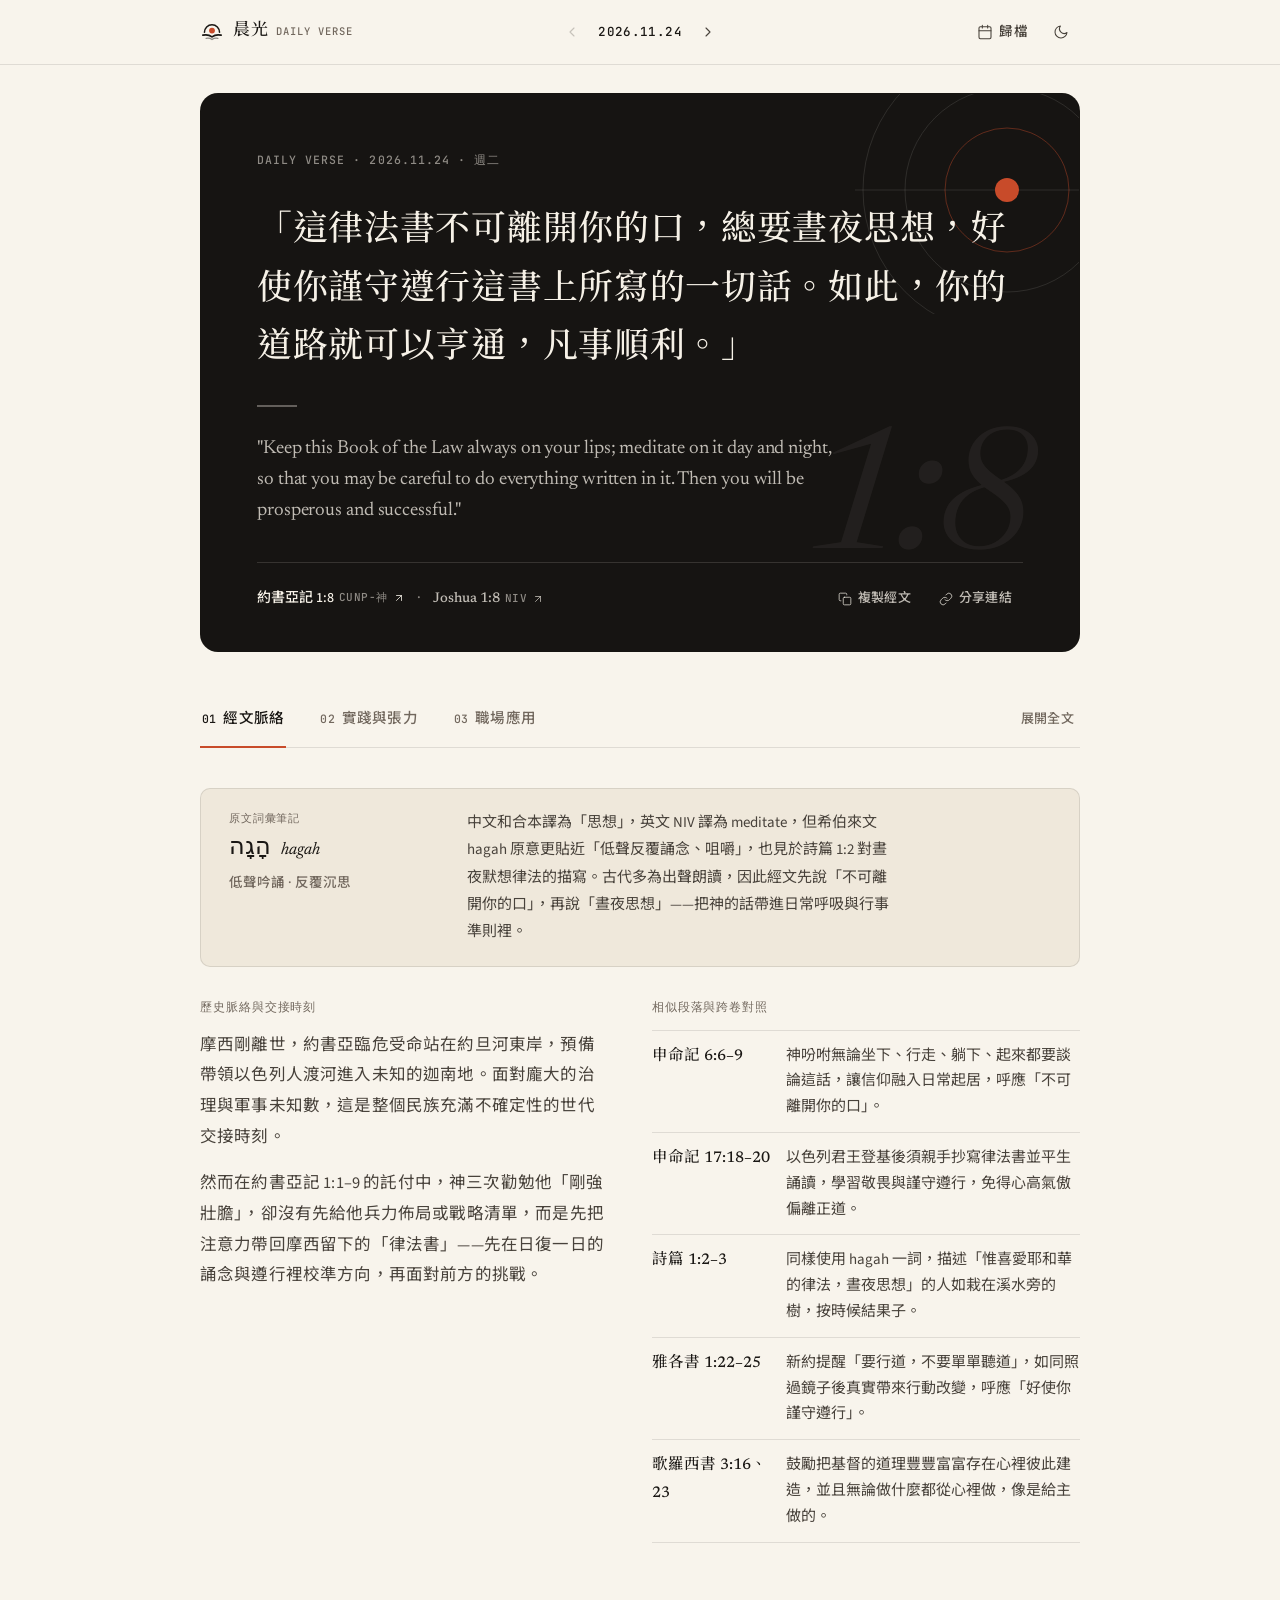
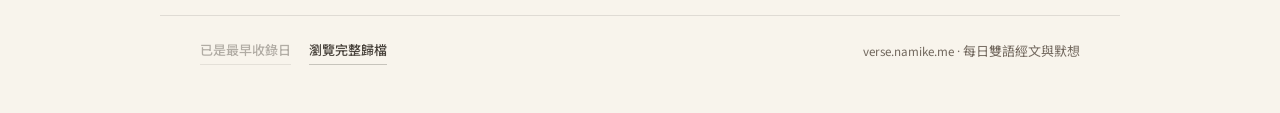
==== 2026/11/24/index.html @ 8ac93bd6 "Publish daily verse: 2026-11-25 (1 Corinthians 15:57) Co-authored-by: OpenBot <335604065+openbotgit[" ====
<!DOCTYPE html>
<html
  lang="zh-Hant"
  data-theme="light"
  data-base="../../../"
  data-date="2026-11-24"
  data-entry-path="2026/11/24/"
  data-ref-zh="約書亞記 1:8"
  data-ver-zh="CUNP-神"
  data-ref-en="Joshua 1:8"
  data-ver-en="NIV"
>
<head>
  <meta charset="UTF-8" />
  <meta name="viewport" content="width=device-width, initial-scale=1.0, viewport-fit=cover" />
  <title>晨光 · Daily Verse — 約書亞記 1:8 · Joshua 1:8</title>
  <meta name="description" content="2026.11.24 約書亞記 1:8 (CUNP-神) · Joshua 1:8 (NIV) — 面對未知交接時刻，透過反覆誦念（hagah）與謹守遵行校準內在方向。" />
  <meta property="og:title" content="晨光 · Daily Verse — 約書亞記 1:8 · Joshua 1:8" />
  <meta property="og:description" content="2026.11.24 約書亞記 1:8 (CUNP-神) · Joshua 1:8 (NIV) — 面對未知交接時刻，透過反覆誦念（hagah）與謹守遵行校準內在方向。" />
  <meta property="og:type" content="website" />
  <meta name="theme-color" id="themeColorMeta" content="#F8F4EC" />
  <meta name="mobile-web-app-capable" content="yes" />
  <meta name="apple-mobile-web-app-capable" content="yes" />
  <meta name="apple-mobile-web-app-status-bar-style" content="black-translucent" />
  <meta name="apple-mobile-web-app-title" content="晨光" />
  <link rel="manifest" href="../../../manifest.webmanifest" />
  <link rel="icon" type="image/svg+xml" href="../../../assets/icons/favicon.svg?v=4374a170" />
  <link rel="apple-touch-icon" sizes="180x180" href="../../../assets/icons/apple-touch-icon.png?v=6e1e2e88" />
  <link rel="preconnect" href="https://fonts.googleapis.com" />
  <link rel="preconnect" href="https://fonts.gstatic.com" crossorigin />
  <link
    href="https://fonts.googleapis.com/css2?family=JetBrains+Mono:wght@400;500&family=Newsreader:ital,opsz,wght@0,6..72,400;0,6..72,500;1,6..72,400&family=Noto+Sans+TC:wght@400;500;600&family=Noto+Serif+TC:wght@400;500;600&family=Source+Sans+3:wght@400;500;600&display=swap"
    rel="stylesheet"
  />
  <link rel="stylesheet" href="../../../assets/styles.css?v=486f0913" />
</head>
<body>
  <header class="site-header">
    <div class="header-inner">
      <a href="../../../" class="brand" id="brandHomeLink" title="回到最新一日經文">
        <span class="brand-mark" aria-hidden="true">
          <svg width="24" height="24" viewBox="0 0 28 28" fill="none">
            <path d="M 5.2 14.3 A 8.8 8.8 0 0 1 22.8 14.3" stroke="currentColor" stroke-width="1.8" stroke-linecap="round"/>
            <circle cx="14" cy="12.3" r="3.4" fill="var(--accent, #C84B2A)"/>
            <path d="M 3.4 17.7 C 7.4 16.7 11.2 17.6 14 19.7 C 16.8 17.6 20.6 16.7 24.6 17.7" stroke="currentColor" stroke-width="2.0" stroke-linecap="round" stroke-linejoin="round"/>
            <path d="M 7.2 21.4 C 9.8 20.9 12.1 21.4 14 22.7 C 15.9 21.4 18.2 20.9 20.8 21.4" stroke="currentColor" stroke-opacity="0.48" stroke-width="1.6" stroke-linecap="round" stroke-linejoin="round"/>
          </svg>
        </span>
        <span class="brand-text">
          <span class="brand-zh">晨光</span>
          <span class="brand-en">Daily Verse</span>
        </span>
      </a>

      <nav class="day-nav" aria-label="每日經文切換">
        <span class="day-btn is-disabled" id="prevDayBtn" aria-disabled="true" title="已是最早收錄日"><svg width="16" height="16" viewBox="0 0 24 24" fill="none" stroke="currentColor" stroke-width="1.6" stroke-linecap="round" stroke-linejoin="round" aria-hidden="true"><path d="M15 18l-6-6 6-6"/></svg></span>
        <span class="day-current tabular">
          <span class="date-full" id="currentDateFull">2026.11.24</span>
          <span class="date-short" id="currentDateShort">11/24</span>
        </span>
        <a class="day-btn" id="nextDayBtn" href="../../../2026/11/25/" aria-label="後一日 (11/25)" title="後一日 (→)"><svg width="16" height="16" viewBox="0 0 24 24" fill="none" stroke="currentColor" stroke-width="1.6" stroke-linecap="round" stroke-linejoin="round" aria-hidden="true"><path d="M9 18l6-6-6-6"/></svg></a>
      </nav>

      <div class="header-actions">
        <button type="button" class="ghost-icon-btn" id="openArchiveBtn" aria-haspopup="dialog" aria-controls="archiveDrawer" aria-label="開啟每日經文歸檔" title="經文歸檔 (A)">
          <svg width="16" height="16" viewBox="0 0 24 24" fill="none" stroke="currentColor" stroke-width="1.6" stroke-linecap="round" stroke-linejoin="round" aria-hidden="true">
            <rect x="3" y="4" width="18" height="18" rx="2"/>
            <path d="M16 2v4M8 2v4M3 10h18"/>
          </svg>
          <span class="archive-label">歸檔</span>
        </button>
        <button type="button" class="ghost-icon-btn ghost-icon-btn--square" id="themeToggleBtn" aria-label="切換淺色或深色閱讀模式" title="切換閱讀模式 (T)">
          <svg id="themeIconSun" width="16" height="16" viewBox="0 0 24 24" fill="none" stroke="currentColor" stroke-width="1.6" stroke-linecap="round" stroke-linejoin="round" style="display:none;" aria-hidden="true">
            <circle cx="12" cy="12" r="4"/>
            <path d="M12 2v2M12 20v2M4.93 4.93l1.41 1.41M17.66 17.66l1.41 1.41M2 12h2M20 12h2M6.34 17.66l-1.41 1.41M19.07 4.93l-1.41 1.41"/>
          </svg>
          <svg id="themeIconMoon" width="16" height="16" viewBox="0 0 24 24" fill="none" stroke="currentColor" stroke-width="1.6" stroke-linecap="round" stroke-linejoin="round" aria-hidden="true">
            <path d="M21 12.79A9 9 0 1 1 11.21 3 7 7 0 0 0 21 12.79z"/>
          </svg>
        </button>
      </div>
    </div>
  </header>

  <main id="top">
    <article id="entryRoot" aria-live="polite">
      <section class="hero-stage" aria-label="今日雙語經文">
        <svg class="hero-motif" viewBox="0 0 300 220" fill="none" aria-hidden="true">
          <circle cx="228" cy="96" r="144" stroke="var(--hero-arc)" stroke-width="1"/>
          <circle cx="228" cy="96" r="102" stroke="var(--hero-arc)" stroke-width="1"/>
          <circle cx="228" cy="96" r="62" stroke="var(--hero-arc-warm)" stroke-width="1"/>
          <line x1="76" y1="96" x2="300" y2="96" stroke="var(--hero-arc)" stroke-width="1"/>
          <circle cx="228" cy="96" r="12" fill="var(--accent)"/>
        </svg>

        <div class="hero-watermark tabular" id="heroWatermark" aria-hidden="true">1:8</div>

        <div class="hero-content">
          <div class="hero-kicker tabular" id="heroKicker">DAILY VERSE · 2026.11.24 · 週二</div>

          <blockquote class="hero-quote-zh" id="heroQuoteZh">「這律法書不可離開你的口，總要晝夜思想，好使你謹守遵行這書上所寫的一切話。如此，你的道路就可以亨通，凡事順利。」</blockquote>

          <div class="hero-dash" aria-hidden="true"></div>

          <blockquote class="hero-quote-en" id="heroQuoteEn" lang="en">&quot;Keep this Book of the Law always on your lips; meditate on it day and night, so that you may be careful to do everything written in it. Then you will be prosperous and successful.&quot;</blockquote>

          <div class="hero-footer">
            <h1 class="hero-ref-group">
              <a class="hero-ref-link" id="heroLinkZh" href="https://www.bible.com/zh-TW/verse-of-the-day" target="_blank" rel="noopener noreferrer">
                <span id="heroRefZh">約書亞記 1:8</span>
                <span class="ref-ver" id="heroVerZh">CUNP-神</span>
                <svg width="12" height="12" viewBox="0 0 24 24" fill="none" stroke="currentColor" stroke-width="1.6" stroke-linecap="round" stroke-linejoin="round" aria-hidden="true"><path d="M7 17L17 7M7 7h10v10"/></svg>
              </a>
              <span class="ref-sep" aria-hidden="true">·</span>
              <a class="hero-ref-link hero-ref-en" id="heroLinkEn" href="https://www.bible.com/en-GB/verse-of-the-day" target="_blank" rel="noopener noreferrer" lang="en">
                <span id="heroRefEn">Joshua 1:8</span>
                <span class="ref-ver" id="heroVerEn">NIV</span>
                <svg width="12" height="12" viewBox="0 0 24 24" fill="none" stroke="currentColor" stroke-width="1.6" stroke-linecap="round" stroke-linejoin="round" aria-hidden="true"><path d="M7 17L17 7M7 7h10v10"/></svg>
              </a>
            </h1>

            <div class="hero-actions">
              <button type="button" class="hero-ghost-btn" id="copyVerseBtn">
                <svg width="14" height="14" viewBox="0 0 24 24" fill="none" stroke="currentColor" stroke-width="1.6" stroke-linecap="round" stroke-linejoin="round" aria-hidden="true">
                  <rect x="9" y="9" width="13" height="13" rx="2"/>
                  <path d="M5 15H4a2 2 0 0 1-2-2V4a2 2 0 0 1 2-2h9a2 2 0 0 1 2 2v1"/>
                </svg>
                <span>複製經文</span>
              </button>
              <button type="button" class="hero-ghost-btn" id="copyLinkBtn">
                <svg width="14" height="14" viewBox="0 0 24 24" fill="none" stroke="currentColor" stroke-width="1.6" stroke-linecap="round" stroke-linejoin="round" aria-hidden="true">
                  <path d="M10 13a5 5 0 0 0 7.54.54l3-3a5 5 0 0 0-7.07-7.07l-1.72 1.71"/>
                  <path d="M14 11a5 5 0 0 0-7.54-.54l-3 3a5 5 0 0 0 7.07 7.07l1.71-1.71"/>
                </svg>
                <span>分享連結</span>
              </button>
            </div>
          </div>
        </div>
      </section>

      <section class="study-sanctuary" id="studySanctuary" data-expanded="false" aria-label="經文默想與應用">
        <div class="study-tabs-bar">
          <div class="tab-list" role="tablist" aria-label="經文研讀分頁">
            <button type="button" class="study-tab" role="tab" id="tab-context" aria-controls="panel-context" aria-selected="true" data-tab="context">
              <span class="tab-num tabular">01</span>
              <span>經文脈絡</span>
            </button>
            <button type="button" class="study-tab" role="tab" id="tab-practice" aria-controls="panel-practice" aria-selected="false" data-tab="practice">
              <span class="tab-num tabular">02</span>
              <span>實踐與張力</span>
            </button>
            <button type="button" class="study-tab" role="tab" id="tab-workplace" aria-controls="panel-workplace" aria-selected="false" data-tab="workplace">
              <span class="tab-num tabular">03</span>
              <span>職場應用</span>
            </button>
          </div>

          <button type="button" class="expand-all-btn" id="expandAllBtn" aria-pressed="false">展開全文</button>
        </div>

        <section class="study-panel" id="panel-context" role="tabpanel" aria-labelledby="tab-context">
          <div class="panel-expanded-head">
            <span class="panel-expanded-num tabular">01</span>
            <h2 class="panel-expanded-title">經文背景、脈絡與相似段落</h2>
          </div>
          <aside class="word-study" aria-label="原文詞彙筆記">
            <div class="word-study-top">
              <span class="word-study-tag">原文詞彙筆記</span>
              <div class="word-study-lexeme">
                <span class="word-study-hebrew" lang="he" dir="rtl">הָגָה</span>
                <span class="word-study-translit" lang="en">hagah</span>
              </div>
              <span class="word-study-gloss">低聲吟誦 · 反覆沉思</span>
            </div>
            <p>中文和合本譯為「思想」，英文 NIV 譯為 meditate，但希伯來文 hagah 原意更貼近「低聲反覆誦念、咀嚼」，也見於詩篇 1:2 對晝夜默想律法的描寫。古代多為出聲朗讀，因此經文先說「不可離開你的口」，再說「晝夜思想」——把神的話帶進日常呼吸與行事準則裡。</p>
          </aside>

          <div class="context-split">
            <div>
              <h3 class="subsection-heading">歷史脈絡與交接時刻</h3>
              <div class="prose-column">
                <p>摩西剛離世，約書亞臨危受命站在約旦河東岸，預備帶領以色列人渡河進入未知的迦南地。面對龐大的治理與軍事未知數，這是整個民族充滿不確定性的世代交接時刻。</p>
                <p>然而在約書亞記 1:1–9 的託付中，神三次勸勉他「剛強壯膽」，卻沒有先給他兵力佈局或戰略清單，而是先把注意力帶回摩西留下的「律法書」——先在日復一日的誦念與遵行裡校準方向，再面對前方的挑戰。</p>
              </div>
            </div>

            <div>
              <h3 class="subsection-heading">相似段落與跨卷對照</h3>
              <ul class="crossref-list">
                <li class="crossref-item">
                  <span class="crossref-ref">申命記 6:6–9</span>
                  <span class="crossref-note">神吩咐無論坐下、行走、躺下、起來都要談論這話，讓信仰融入日常起居，呼應「不可離開你的口」。</span>
                </li>
                <li class="crossref-item">
                  <span class="crossref-ref">申命記 17:18–20</span>
                  <span class="crossref-note">以色列君王登基後須親手抄寫律法書並平生誦讀，學習敬畏與謹守遵行，免得心高氣傲偏離正道。</span>
                </li>
                <li class="crossref-item">
                  <span class="crossref-ref">詩篇 1:2–3</span>
                  <span class="crossref-note">同樣使用 hagah 一詞，描述「惟喜愛耶和華的律法，晝夜思想」的人如栽在溪水旁的樹，按時候結果子。</span>
                </li>
                <li class="crossref-item">
                  <span class="crossref-ref">雅各書 1:22–25</span>
                  <span class="crossref-note">新約提醒「要行道，不要單單聽道」，如同照過鏡子後真實帶來行動改變，呼應「好使你謹守遵行」。</span>
                </li>
                <li class="crossref-item">
                  <span class="crossref-ref">歌羅西書 3:16、23</span>
                  <span class="crossref-note">鼓勵把基督的道理豐豐富富存在心裡彼此建造，並且無論做什麼都從心裡做，像是給主做的。</span>
                </li>
              </ul>
            </div>
          </div>
        </section>

        <section class="study-panel" id="panel-practice" role="tabpanel" aria-labelledby="tab-practice" hidden>
          <div class="panel-expanded-head">
            <span class="panel-expanded-num tabular">02</span>
            <h2 class="panel-expanded-title">日常實踐方式與現實難處</h2>
          </div>

          <div class="practice-grid">
            <div>
              <h3 class="column-label">日常實踐 · 微習慣</h3>
              <ol class="habit-list">
                <li class="habit-item">
                  <span class="habit-index tabular">01</span>
                  <div>
                    <h4 class="item-title">用「一句經文」當每日錨點</h4>
                    <p class="item-body">不用貪多，每天只選一句短經文放在桌面便條或手機鎖定畫面，比一次讀完十章卻轉身就忘更容易反覆咀嚼。</p>
                  </div>
                </li>
                <li class="habit-item">
                  <span class="habit-index tabular">02</span>
                  <div>
                    <h4 class="item-title">把閱讀轉成一個具體小行動</h4>
                    <p class="item-body">讀完後只問自己一個問題：「今天有一件什麼事可以按這句話去做？」例如誠實承認失誤，或對難相處的同事多一分耐心。</p>
                  </div>
                </li>
                <li class="habit-item">
                  <span class="habit-index tabular">03</span>
                  <div>
                    <h4 class="item-title">壓力來襲時先停 10 秒</h4>
                    <p class="item-body">在情緒衝動反應或面對棘手決定前，先安靜停頓十秒，用經文裡的誠實與善意過濾接下來要出口的話。</p>
                  </div>
                </li>
              </ol>
            </div>

            <div class="tensions-panel">
              <h3 class="column-label">現實難處 · 真實張力</h3>
              <ul class="tension-list">
                <li class="tension-item">
                  <h4 class="item-title">節奏太快、難以「晝夜思想」</h4>
                  <p class="item-body">當代工作與通知高度碎片化，很容易把默想變成另一項打卡壓力，沒做到就自責，最後乾脆放棄。</p>
                </li>
                <li class="tension-item">
                  <h4 class="item-title">誤解「亨通、凡事順利」</h4>
                  <p class="item-body">這句話常被滑向成功神學，誤以為讀經就保證升官發財或免於挫折；事實上約書亞隨後仍要面對漫長戰役，聖經的「順利」指走在神旨意中的智慧與果效。</p>
                </li>
                <li class="tension-item">
                  <h4 class="item-title">高壓下的知行落差</h4>
                  <p class="item-body">道理多半明白，但真正碰到死線壓力、利益誘因或辦公室政治時，要「謹守遵行」往往是最不容易、也最考驗品格的時刻。</p>
                </li>
              </ul>
            </div>
          </div>
        </section>

        <section class="study-panel" id="panel-workplace" role="tabpanel" aria-labelledby="tab-workplace" hidden>
          <div class="panel-expanded-head">
            <span class="panel-expanded-num tabular">03</span>
            <h2 class="panel-expanded-title">他人如何把這節經文用在日常工作</h2>
          </div>

          <div class="workplace-grid">
            <article class="workplace-cell">
              <div>
                <span class="workplace-kicker">職場說話方式</span>
                <h3 class="item-title">「不可離開你的口」：在壓力下守住誠實與造就人的溝通</h3>
                <p class="item-body">面對專案失誤或期限壓力時，不陷入辦公室八卦、抱怨或誇大其詞，讓說出的話反映真實與善意，建立同事與客戶可信任的溝通習慣。</p>
              </div>
              <div class="workplace-source">參考來源：Crystal Storms (crystalstorms.me) 與 Robert J. Morgan (robertjmorgan.com) 之職場默想分享</div>
            </article>
            <article class="workplace-cell">
              <div>
                <span class="workplace-kicker">日常微默想</span>
                <h3 class="item-title">「晝夜思想」：在忙碌切換間用神的話校準思緒</h3>
                <p class="item-body">默想不是抽離工作放空，而是在打開電郵前或面臨複雜抉擇時，反覆咀嚼經文原則，讓決策不被焦慮與慌亂牽著走。</p>
              </div>
              <div class="workplace-source">參考來源：SermonAcademy (sermonacademy.com) 與 RCCG Miracleland (rccgmiracleland.org) 之經文應用整理</div>
            </article>
            <article class="workplace-cell">
              <div>
                <span class="workplace-kicker">行動誠信</span>
                <h3 class="item-title">「謹守遵行」：在無人看見的細節上拒絕捷徑</h3>
                <p class="item-body">把信仰從晨間閱讀帶進實務操作——工時與進度如實回報、不走灰色捷徑、平等對待基層同事與主管，讓專業品質與誠信一致。</p>
              </div>
              <div class="workplace-source">參考來源：Crystal Storms (crystalstorms.me) 與 RCCG Miracleland (rccgmiracleland.org) 之職場倫理反思</div>
            </article>
            <article class="workplace-cell">
              <div>
                <span class="workplace-kicker">重新定義成敗</span>
                <h3 class="item-title">「亨通與順利」：把成就感從外在頭銜轉向忠於職分</h3>
                <p class="item-body">世俗職場以職位與營收定義成敗，但約書亞記的「順利」連結於清白良心與忠實盡責；專注把今天份內的工作做到最好，並把結果交託出去。</p>
              </div>
              <div class="workplace-source">參考來源：Life B-P Church (lifebpc.com) 與 Learn of Christ (learnofchrist.com) 之職場靈修短評</div>
            </article>
          </div>
        </section>
      </section>
    </article>
  </main>

  <footer class="site-footer">
    <div class="footer-links">
      <span class="footer-link is-disabled" id="footerPrevBtn" aria-disabled="true">已是最早收錄日</span>
      <button type="button" class="footer-link" id="footerArchiveBtn">瀏覽完整歸檔</button>
      <button type="button" class="footer-link" id="installPwaBtn" hidden>安裝 App</button>
    </div>
    <span class="tabular">verse.namike.me · 每日雙語經文與默想</span>
  </footer>

  <div class="drawer-backdrop" id="drawerBackdrop" hidden></div>
  <aside class="archive-drawer" id="archiveDrawer" role="dialog" aria-modal="true" aria-labelledby="archiveDrawerTitle" hidden>
    <div class="drawer-header">
      <h2 class="drawer-title" id="archiveDrawerTitle">每日經文歸檔</h2>
      <button type="button" class="ghost-icon-btn ghost-icon-btn--square" id="closeArchiveBtn" aria-label="關閉歸檔視窗">
        <svg width="16" height="16" viewBox="0 0 24 24" fill="none" stroke="currentColor" stroke-width="1.6" stroke-linecap="round" stroke-linejoin="round" aria-hidden="true">
          <path d="M18 6L6 18M6 6l12 12"/>
        </svg>
      </button>
    </div>
    <div class="drawer-search-wrap">
      <label class="sr-only" for="archiveSearchInput">搜尋日期或經文出處</label>
      <input
        type="search"
        id="archiveSearchInput"
        class="drawer-search"
        placeholder="搜尋日期或經文（例如 2026-11-24、約書亞記 1:8）"
        autocomplete="off"
      />
    </div>
    <div class="drawer-body" id="archiveBody">
      <div id="archiveGroups"></div>
      <p class="archive-empty" id="archiveEmpty" hidden>找不到符合條件的每日默想紀錄。</p>
    </div>
  </aside>

  <div class="toast" id="toastEl" role="status" aria-live="polite"></div>

  <script id="archiveFallback" type="application/json">[{"date": "2026-11-25", "dateDot": "2026.11.25", "shortLabel": "11/25", "weekday": "週三", "refZh": "哥林多前書 15:57", "refEn": "1 Corinthians 15:57", "snippet": "在復活的凱歌裡，領受神透過基督持續賜下的得勝，讓日常勞苦不再徒然。", "path": "2026/11/25/"}, {"date": "2026-11-24", "dateDot": "2026.11.24", "shortLabel": "11/24", "weekday": "週二", "refZh": "約書亞記 1:8", "refEn": "Joshua 1:8", "snippet": "面對未知交接時刻，透過反覆誦念（hagah）與謹守遵行校準內在方向。", "path": "2026/11/24/"}]</script>
  <script defer src="../../../assets/app.js?v=767b2584"></script>
</body>
</html>
---- assets/styles.css ----
:root {
  /* Light — Alabaster & Ink */
  --bg: #F8F4EC;
  --surface: #EFE8DB;
  --surface-elevated: #FBF8F2;
  --fg: #1A1714;
  --fg-secondary: #48423B;
  --muted: #72685E;
  --border: rgba(26, 23, 20, 0.11);
  --border-strong: rgba(26, 23, 20, 0.22);
  --accent: #C84B2A;
  --accent-soft: rgba(200, 75, 42, 0.08);
  --backdrop: rgba(22, 20, 18, 0.44);

  /* Hero Broadsheet Stage (Dramatic Focal Contrast on Alabaster) */
  --hero-bg: #161412;
  --hero-fg: #F6F1E7;
  --hero-fg-muted: rgba(246, 241, 231, 0.76);
  --hero-fg-subtle: rgba(246, 241, 231, 0.54);
  --hero-border: rgba(246, 241, 231, 0.14);
  --hero-border-strong: rgba(246, 241, 231, 0.30);
  --hero-dash: rgba(246, 241, 231, 0.34);
  --hero-arc: rgba(246, 241, 231, 0.11);
  --hero-arc-warm: rgba(200, 75, 42, 0.42);
  --hero-numeral: rgba(246, 241, 231, 0.055);
  --hero-stage-ring: rgba(22, 20, 18, 0.10);
  --hero-btn-hover: rgba(246, 241, 231, 0.08);

  --font-serif: 'Newsreader', 'Noto Serif TC', 'Iowan Old Style', 'Songti TC', 'Georgia', serif;
  --font-sans: 'Source Sans 3', 'Noto Sans TC', 'PingFang TC', 'Hiragino Sans CNS', sans-serif;
  --font-mono: 'JetBrains Mono', ui-monospace, 'SFMono-Regular', monospace;

  --container: 960px;
  --reading: 66ch;
  --radius-sm: 6px;
  --radius-md: 10px;
  --radius-hero: 18px;
  --header-h: 64px;
}

[data-theme="dark"] {
  /* Dark — Candlelight Obsidian */
  --bg: #12110F;
  --surface: #1B1815;
  --surface-elevated: #211D19;
  --fg: #F5EFE4;
  --fg-secondary: #C8C0B4;
  --muted: #988E82;
  --border: rgba(245, 239, 228, 0.11);
  --border-strong: rgba(245, 239, 228, 0.24);
  --accent: #E07852;
  --accent-soft: rgba(224, 120, 82, 0.14);
  --backdrop: rgba(8, 7, 6, 0.68);

  --hero-bg: #1C1915;
  --hero-fg: #F5EFE4;
  --hero-fg-muted: rgba(245, 239, 228, 0.78);
  --hero-fg-subtle: rgba(245, 239, 228, 0.54);
  --hero-border: rgba(245, 239, 228, 0.13);
  --hero-border-strong: rgba(245, 239, 228, 0.30);
  --hero-dash: rgba(245, 239, 228, 0.34);
  --hero-arc: rgba(224, 120, 82, 0.15);
  --hero-arc-warm: rgba(224, 120, 82, 0.45);
  --hero-numeral: rgba(245, 239, 228, 0.05);
  --hero-stage-ring: rgba(224, 120, 82, 0.26);
  --hero-btn-hover: rgba(245, 239, 228, 0.08);
}

*, *::before, *::after {
  box-sizing: border-box;
}

html {
  scroll-behavior: smooth;
  -webkit-font-smoothing: antialiased;
  -moz-osx-font-smoothing: grayscale;
}

body {
  margin: 0;
  background-color: var(--bg);
  color: var(--fg);
  font-family: var(--font-sans);
  font-size: 16.5px;
  line-height: 1.82;
  text-align: left;
  transition: background-color 180ms ease, color 180ms ease;
}

a {
  color: inherit;
}

button {
  font: inherit;
  color: inherit;
  background: none;
  border: 0;
  padding: 0;
  cursor: pointer;
}

button:focus-visible,
a:focus-visible,
input:focus-visible {
  outline: 2px solid var(--border-strong);
  outline-offset: 2px;
}

.tabular {
  font-variant-numeric: tabular-nums;
}

.sr-only {
  position: absolute;
  width: 1px;
  height: 1px;
  padding: 0;
  margin: -1px;
  overflow: hidden;
  clip: rect(0, 0, 0, 0);
  white-space: nowrap;
  border: 0;
}

/* Single-Row Borderless Header */
.site-header {
  position: sticky;
  top: 0;
  z-index: 30;
  padding-top: env(safe-area-inset-top);
  background-color: var(--bg);
  border-bottom: 1px solid var(--border);
  transition: background-color 180ms ease;
}

.header-inner {
  max-width: var(--container);
  margin: 0 auto;
  padding: 0 clamp(16px, 4vw, 40px);
  height: var(--header-h);
  display: grid;
  grid-template-columns: 1fr auto 1fr;
  align-items: center;
  gap: 10px;
}

.brand {
  display: inline-flex;
  align-items: center;
  gap: 9px;
  justify-self: start;
  min-height: 40px;
  text-decoration: none;
}

.brand-mark {
  display: inline-flex;
  align-items: center;
  justify-content: center;
  color: var(--fg);
}

.brand-text {
  display: flex;
  align-items: baseline;
  gap: 8px;
  white-space: nowrap;
}

.brand-zh {
  font-family: var(--font-serif);
  font-size: 17px;
  font-weight: 500;
  letter-spacing: 0.04em;
}

.brand-en {
  font-family: var(--font-mono);
  font-size: 10.5px;
  font-weight: 500;
  letter-spacing: 0.09em;
  text-transform: uppercase;
  color: var(--muted);
}

.day-nav {
  display: inline-flex;
  align-items: center;
  gap: 2px;
  justify-self: center;
}

.day-btn {
  display: inline-flex;
  align-items: center;
  justify-content: center;
  width: 36px;
  height: 36px;
  border-radius: 999px;
  color: var(--fg-secondary);
  transition: background-color 140ms ease, color 140ms ease;
}

.day-btn:hover:not(:disabled) {
  background-color: var(--surface);
  color: var(--fg);
}

.day-btn:disabled {
  opacity: 0.28;
  cursor: not-allowed;
}

.day-current {
  padding: 0 6px;
  font-family: var(--font-mono);
  font-size: 12.5px;
  font-weight: 500;
  letter-spacing: 0.03em;
  color: var(--fg);
  white-space: nowrap;
}

.date-short {
  display: none;
}

.header-actions {
  display: inline-flex;
  align-items: center;
  gap: 4px;
  justify-self: end;
}

.ghost-icon-btn {
  display: inline-flex;
  align-items: center;
  justify-content: center;
  gap: 6px;
  min-height: 38px;
  padding: 0 10px;
  border-radius: var(--radius-sm);
  font-size: 13.5px;
  font-weight: 500;
  letter-spacing: 0.02em;
  color: var(--fg-secondary);
  transition: background-color 140ms ease, color 140ms ease;
}

.ghost-icon-btn:hover {
  background-color: var(--surface);
  color: var(--fg);
}

.ghost-icon-btn--square {
  padding: 0;
  width: 38px;
}

/* Main Container */
main {
  max-width: var(--container);
  margin: 0 auto;
  padding: clamp(18px, 3vw, 28px) clamp(16px, 4vw, 40px) 64px;
}

/* Hero Broadsheet Focal Stage */
.hero-stage {
  position: relative;
  overflow: hidden;
  background-color: var(--hero-bg);
  color: var(--hero-fg);
  border: 1px solid var(--hero-stage-ring);
  border-radius: var(--radius-hero);
  padding: clamp(28px, 5vw, 56px) clamp(24px, 5vw, 56px) clamp(22px, 3.6vw, 34px);
}

.hero-motif {
  position: absolute;
  top: 0;
  right: 0;
  width: clamp(190px, 28vw, 300px);
  height: auto;
  pointer-events: none;
  z-index: 1;
}

.hero-watermark {
  position: absolute;
  right: clamp(20px, 4vw, 48px);
  bottom: clamp(54px, 7.5vw, 72px);
  font-family: 'Newsreader', 'Georgia', serif;
  font-style: italic;
  font-weight: 400;
  font-size: clamp(6rem, 13.5vw, 10.5rem);
  line-height: 0.82;
  letter-spacing: -0.04em;
  color: var(--hero-numeral);
  pointer-events: none;
  user-select: none;
  white-space: nowrap;
  z-index: 1;
}

.hero-watermark.is-long {
  font-size: clamp(4.6rem, 10.5vw, 8.2rem);
}

.hero-content {
  position: relative;
  z-index: 2;
}

.hero-kicker {
  display: flex;
  flex-wrap: wrap;
  align-items: center;
  gap: 8px;
  margin-bottom: clamp(20px, 3.2vw, 32px);
  padding-right: clamp(90px, 18vw, 180px);
  font-family: var(--font-mono);
  font-size: 11.5px;
  font-weight: 500;
  letter-spacing: 0.09em;
  text-transform: uppercase;
  color: var(--hero-fg-subtle);
}

.hero-quote-zh {
  margin: 0;
  max-width: 26em;
  font-family: var(--font-serif);
  font-size: clamp(1.48rem, 3vw, 2.18rem);
  font-weight: 500;
  line-height: 1.68;
  letter-spacing: 0.02em;
  color: var(--hero-fg);
}

.hero-dash {
  width: 40px;
  height: 2px;
  margin: clamp(18px, 2.8vw, 26px) 0;
  background-color: var(--hero-dash);
}

.hero-quote-en {
  margin: 0;
  max-width: 58ch;
  font-family: var(--font-serif);
  font-size: clamp(1.04rem, 1.48vw, 1.22rem);
  font-weight: 400;
  line-height: 1.64;
  letter-spacing: -0.005em;
  color: var(--hero-fg-muted);
}

.hero-footer {
  margin-top: clamp(24px, 3.8vw, 36px);
  padding-top: 18px;
  border-top: 1px solid var(--hero-border);
  display: flex;
  flex-wrap: wrap;
  align-items: center;
  justify-content: space-between;
  gap: 12px 20px;
}

.hero-ref-group {
  margin: 0;
  display: flex;
  flex-wrap: wrap;
  align-items: baseline;
  gap: 6px 12px;
  font-size: 14px;
  font-weight: 500;
  line-height: 1.45;
}

.hero-ref-link {
  display: inline-flex;
  align-items: center;
  gap: 5px;
  text-decoration: none;
  color: var(--hero-fg);
  border-bottom: 1px solid transparent;
  padding: 2px 0;
  transition: border-color 140ms ease, color 140ms ease;
}

.hero-ref-link:hover {
  border-bottom-color: var(--hero-border-strong);
}

.hero-ref-link.hero-ref-en {
  font-family: var(--font-serif);
  color: var(--hero-fg-muted);
}

.hero-ref-link.hero-ref-en:hover {
  color: var(--hero-fg);
}

.ref-ver {
  font-family: var(--font-mono);
  font-size: 11px;
  letter-spacing: 0.04em;
  color: var(--hero-fg-subtle);
}

.ref-sep {
  color: var(--hero-fg-subtle);
}

.hero-actions {
  display: inline-flex;
  flex-wrap: wrap;
  align-items: center;
  gap: 6px;
}

.hero-ghost-btn {
  display: inline-flex;
  align-items: center;
  gap: 6px;
  min-height: 36px;
  padding: 0 11px;
  border-radius: var(--radius-sm);
  font-size: 13px;
  font-weight: 500;
  letter-spacing: 0.02em;
  color: var(--hero-fg-muted);
  transition: background-color 140ms ease, color 140ms ease;
}

.hero-ghost-btn:hover {
  background-color: var(--hero-btn-hover);
  color: var(--hero-fg);
}

.hero-ghost-btn:active {
  transform: translateY(1px);
}

/* Sample Entry Notice */
.mock-notice {
  margin: 20px 0 0;
  padding: 10px 14px;
  border: 1px solid var(--border);
  border-radius: var(--radius-sm);
  background-color: var(--surface);
  font-size: 13.5px;
  color: var(--fg-secondary);
}

/* Tabbed Study Sanctuary */
.study-sanctuary {
  margin-top: clamp(26px, 4vw, 40px);
}

.study-tabs-bar {
  display: flex;
  align-items: center;
  justify-content: space-between;
  gap: 16px;
  border-bottom: 1px solid var(--border);
}

.tab-list {
  display: flex;
  align-items: center;
  gap: clamp(18px, 3vw, 32px);
}

.study-tab {
  position: relative;
  display: inline-flex;
  align-items: baseline;
  gap: 7px;
  padding: 14px 2px;
  margin-bottom: -1px;
  border-bottom: 2px solid transparent;
  font-size: 14.5px;
  font-weight: 500;
  letter-spacing: 0.015em;
  color: var(--muted);
  white-space: nowrap;
  transition: color 140ms ease, border-color 140ms ease;
}

.study-tab:hover {
  color: var(--fg);
}

.study-tab[aria-selected="true"] {
  color: var(--fg);
  border-bottom-color: var(--accent);
}

.tab-num {
  font-family: var(--font-mono);
  font-size: 11.5px;
  font-weight: 500;
  color: var(--muted);
}

.study-tab[aria-selected="true"] .tab-num {
  color: var(--fg);
}

.expand-all-btn {
  display: inline-flex;
  align-items: center;
  gap: 5px;
  min-height: 36px;
  padding: 0 6px;
  font-size: 13px;
  font-weight: 500;
  letter-spacing: 0.02em;
  color: var(--muted);
  white-space: nowrap;
  transition: color 140ms ease;
}

.expand-all-btn:hover {
  color: var(--fg);
}

.expand-all-btn[aria-pressed="true"] {
  color: var(--fg);
}

/* Study Panels */
.study-panel {
  padding: clamp(28px, 4vw, 40px) 0 8px;
}

.study-panel[hidden] {
  display: none;
}

.panel-expanded-head {
  display: none;
  align-items: baseline;
  gap: 10px;
  margin: 0 0 22px;
  padding-bottom: 10px;
  border-bottom: 1px solid var(--border);
}

.study-sanctuary[data-expanded="true"] .study-panel + .study-panel {
  margin-top: 32px;
  padding-top: 36px;
  border-top: 1px solid var(--border);
}

.study-sanctuary[data-expanded="true"] .panel-expanded-head {
  display: flex;
}

.panel-expanded-num {
  font-family: var(--font-mono);
  font-size: 12px;
  font-weight: 500;
  color: var(--muted);
}

.panel-expanded-title {
  margin: 0;
  font-family: var(--font-serif);
  font-size: 1.32rem;
  font-weight: 500;
  color: var(--fg);
}

/* Panel 01: Word Study + Context + Cross-Refs */
.word-study {
  margin: 0 0 30px;
  padding: 20px clamp(18px, 3vw, 28px);
  background-color: var(--surface);
  border: 1px solid var(--border);
  border-radius: var(--radius-md);
  display: grid;
  grid-template-columns: 210px 1fr;
  gap: 12px 28px;
  align-items: start;
}

.word-study-top {
  display: flex;
  flex-direction: column;
  gap: 4px;
}

.word-study-tag {
  font-family: var(--font-mono);
  font-size: 10.5px;
  font-weight: 500;
  letter-spacing: 0.08em;
  text-transform: uppercase;
  color: var(--muted);
}

.word-study-lexeme {
  display: flex;
  align-items: baseline;
  gap: 10px;
  margin-top: 2px;
}

.word-study-hebrew {
  font-family: var(--font-serif);
  font-size: 24px;
  font-weight: 500;
  line-height: 1.2;
  color: var(--fg);
  direction: rtl;
  unicode-bidi: isolate;
}

.word-study-translit {
  font-family: var(--font-serif);
  font-style: italic;
  font-size: 17px;
  color: var(--fg);
}

.word-study-gloss {
  font-size: 13.5px;
  font-weight: 500;
  color: var(--muted);
}

.word-study p {
  margin: 0;
  font-size: 15px;
  line-height: 1.82;
  color: var(--fg-secondary);
  max-width: 62ch;
}

.context-split {
  display: grid;
  grid-template-columns: 1fr 1.05fr;
  gap: 28px 44px;
  align-items: start;
}

.prose-column {
  max-width: var(--reading);
  margin-bottom: 0;
}

.prose-column p {
  margin: 0 0 16px;
  color: var(--fg-secondary);
  line-height: 1.86;
  letter-spacing: 0.01em;
}

.prose-column p:last-child {
  margin-bottom: 0;
}

.subsection-heading {
  margin: 0 0 12px;
  font-family: var(--font-mono);
  font-size: 11.5px;
  font-weight: 500;
  letter-spacing: 0.08em;
  text-transform: uppercase;
  color: var(--muted);
}

.crossref-list {
  list-style: none;
  margin: 0;
  padding: 0;
  border-top: 1px solid var(--border);
}

.crossref-item {
  display: grid;
  grid-template-columns: 118px 1fr;
  gap: 4px 16px;
  padding: 12px 0;
  border-bottom: 1px solid var(--border);
  align-items: baseline;
}

.crossref-ref {
  font-family: var(--font-serif);
  font-size: 15.5px;
  font-weight: 500;
  color: var(--fg);
}

.crossref-note {
  font-size: 15px;
  line-height: 1.72;
  color: var(--fg-secondary);
}

/* Panel 02: Practice & Tensions */
.practice-grid {
  display: grid;
  grid-template-columns: 1.05fr 0.95fr;
  gap: 28px 44px;
  align-items: start;
}

.column-label {
  margin: 0 0 16px;
  font-family: var(--font-mono);
  font-size: 11.5px;
  font-weight: 500;
  letter-spacing: 0.08em;
  text-transform: uppercase;
  color: var(--muted);
}

.habit-list {
  list-style: none;
  margin: 0;
  padding: 0;
  border-top: 1px solid var(--border);
}

.habit-item {
  display: grid;
  grid-template-columns: 32px 1fr;
  gap: 10px;
  padding: 18px 0;
  border-bottom: 1px solid var(--border);
  align-items: start;
}

.habit-index {
  font-family: var(--font-mono);
  font-size: 12px;
  font-weight: 500;
  color: var(--muted);
  padding-top: 4px;
}

.item-title {
  margin: 0 0 5px;
  font-family: var(--font-serif);
  font-size: 17.5px;
  font-weight: 500;
  line-height: 1.4;
  color: var(--fg);
}

.item-body {
  margin: 0;
  font-size: 15px;
  line-height: 1.78;
  color: var(--fg-secondary);
}

.tensions-panel {
  background-color: var(--surface);
  border-radius: var(--radius-md);
  padding: 22px clamp(18px, 3vw, 26px);
}

.tension-list {
  list-style: none;
  margin: 0;
  padding: 0;
}

.tension-item {
  padding: 15px 0;
  border-top: 1px solid var(--border);
}

.tension-item:first-child {
  padding-top: 2px;
  border-top: 0;
}

.tension-item:last-child {
  padding-bottom: 0;
}

/* Panel 03: Workplace 2x2 Matrix */
.workplace-grid {
  display: grid;
  grid-template-columns: repeat(2, 1fr);
  border-top: 1px solid var(--border);
  border-bottom: 1px solid var(--border);
}

.workplace-cell {
  padding: 24px 0;
  display: flex;
  flex-direction: column;
  justify-content: space-between;
  gap: 14px;
}

.workplace-cell:nth-child(odd) {
  padding-right: 28px;
  border-right: 1px solid var(--border);
}

.workplace-cell:nth-child(even) {
  padding-left: 28px;
}

.workplace-cell:nth-child(n+3) {
  border-top: 1px solid var(--border);
}

.workplace-kicker {
  display: inline-block;
  margin-bottom: 6px;
  font-family: var(--font-mono);
  font-size: 11px;
  font-weight: 500;
  letter-spacing: 0.06em;
  text-transform: uppercase;
  color: var(--muted);
}

.workplace-source {
  font-size: 13px;
  line-height: 1.5;
  color: var(--muted);
  border-top: 1px solid var(--border);
  padding-top: 10px;
}

/* Sample Archive Section */
.sample-section {
  padding: 28px 0 8px;
}

.sample-section[hidden] {
  display: none;
}

/* Quiet Footer */
.site-footer {
  max-width: var(--container);
  margin: 0 auto;
  padding: 24px clamp(16px, 4vw, 40px) calc(48px + env(safe-area-inset-bottom));
  border-top: 1px solid var(--border);
  display: flex;
  flex-wrap: wrap;
  align-items: center;
  justify-content: space-between;
  gap: 14px;
  font-size: 13px;
  color: var(--muted);
}

.footer-links {
  display: flex;
  flex-wrap: wrap;
  align-items: center;
  gap: 18px;
}

.footer-link {
  font-weight: 500;
  color: var(--fg-secondary);
  border-bottom: 1px solid var(--border-strong);
  padding-bottom: 1px;
  transition: color 140ms ease, border-color 140ms ease;
}

.footer-link:hover:not(:disabled) {
  color: var(--fg);
  border-bottom-color: var(--fg);
}

.footer-link:disabled {
  opacity: 0.4;
  cursor: not-allowed;
}

/* Archive Slide-Over Drawer */
.drawer-backdrop {
  position: fixed;
  inset: 0;
  z-index: 50;
  background-color: var(--backdrop);
  opacity: 0;
  pointer-events: none;
  transition: opacity 180ms ease;
}

.drawer-backdrop.open {
  opacity: 1;
  pointer-events: auto;
}

.archive-drawer {
  position: fixed;
  top: 0;
  right: 0;
  bottom: 0;
  z-index: 60;
  width: min(440px, 100vw);
  background-color: var(--surface-elevated);
  border-left: 1px solid var(--border);
  display: flex;
  flex-direction: column;
  transform: translateX(100%);
  transition: transform 220ms cubic-bezier(0.22, 1, 0.36, 1);
}

.archive-drawer.open {
  transform: translateX(0);
}

.drawer-header {
  display: flex;
  align-items: center;
  justify-content: space-between;
  padding: 18px 24px;
  border-bottom: 1px solid var(--border);
}

.drawer-title {
  margin: 0;
  font-family: var(--font-serif);
  font-size: 20px;
  font-weight: 500;
  color: var(--fg);
}

.drawer-search-wrap {
  padding: 14px 24px 16px;
  border-bottom: 1px solid var(--border);
}

.drawer-search {
  width: 100%;
  padding: 10px 0;
  background: transparent;
  border: 0;
  border-bottom: 1px solid var(--border-strong);
  font-family: var(--font-sans);
  font-size: 15px;
  color: var(--fg);
}

.drawer-search::placeholder {
  color: var(--muted);
}

.drawer-search:focus {
  outline: none;
  border-bottom-color: var(--accent);
}

.drawer-body {
  flex: 1;
  overflow-y: auto;
  padding: 18px 24px 32px;
}

.archive-month {
  margin: 0 0 10px;
  font-family: var(--font-mono);
  font-size: 11.5px;
  font-weight: 500;
  letter-spacing: 0.08em;
  text-transform: uppercase;
  color: var(--muted);
}

.archive-list {
  list-style: none;
  margin: 0;
  padding: 0;
  border-top: 1px solid var(--border);
}

.archive-entry-btn {
  width: 100%;
  text-align: left;
  padding: 14px 12px;
  border-bottom: 1px solid var(--border);
  display: grid;
  grid-template-columns: 94px 1fr;
  gap: 4px 14px;
  align-items: baseline;
  transition: background-color 140ms ease;
}

.archive-entry-btn:hover {
  background-color: var(--surface);
}

.archive-entry-btn.is-active {
  background-color: var(--accent-soft);
}

.archive-date {
  font-family: var(--font-mono);
  font-size: 12.5px;
  font-weight: 500;
  color: var(--muted);
}

.archive-entry-btn.is-active .archive-date {
  color: var(--accent);
}

.archive-ref {
  font-family: var(--font-serif);
  font-size: 16px;
  font-weight: 500;
  color: var(--fg);
}

.archive-snippet {
  grid-column: 2;
  font-size: 13.5px;
  line-height: 1.55;
  color: var(--fg-secondary);
}

.archive-empty {
  padding: 28px 0;
  font-size: 14.5px;
  color: var(--muted);
}

/* Toast */
.toast {
  position: fixed;
  left: 50%;
  bottom: 24px;
  z-index: 80;
  transform: translate(-50%, 16px);
  padding: 10px 18px;
  border-radius: 999px;
  background-color: var(--fg);
  color: var(--bg);
  font-size: 13.5px;
  font-weight: 500;
  opacity: 0;
  pointer-events: none;
  transition: opacity 160ms ease, transform 160ms ease;
}

.toast.visible {
  opacity: 1;
  transform: translate(-50%, 0);
}

/* Responsive Mobile Rules */
@media (max-width: 768px) {
  :root {
    --header-h: 56px;
    --radius-hero: 14px;
  }

  .hero-motif {
    top: -8px;
    right: -8px;
    width: 146px;
  }

  .hero-watermark {
    bottom: 72px;
    right: 18px;
  }

  .word-study {
    grid-template-columns: 1fr;
    gap: 10px;
  }

  .word-study-top {
    padding-bottom: 10px;
    border-bottom: 1px solid var(--border);
  }

  .context-split {
    grid-template-columns: 1fr;
    gap: 28px;
  }

  .crossref-item {
    grid-template-columns: 1fr;
    gap: 4px;
  }

  .practice-grid {
    grid-template-columns: 1fr;
    gap: 24px;
  }

  .workplace-grid {
    grid-template-columns: 1fr;
  }

  .workplace-cell:nth-child(odd) {
    padding-right: 0;
    border-right: 0;
  }

  .workplace-cell:nth-child(even) {
    padding-left: 0;
  }

  .workplace-cell {
    padding: 20px 0;
    border-top: 1px solid var(--border);
  }

  .workplace-cell:first-child {
    border-top: 0;
  }

  .archive-entry-btn {
    grid-template-columns: 1fr;
  }

  .archive-snippet {
    grid-column: 1;
  }
}

@media (max-width: 520px) {
  .brand-en {
    display: none;
  }

  .date-full {
    display: none;
  }

  .date-short {
    display: inline;
  }

  .archive-label {
    display: none;
  }

  .ghost-icon-btn {
    width: 38px;
    padding: 0;
  }

  .hero-kicker {
    padding-right: 64px;
    font-size: 10.5px;
    letter-spacing: 0.06em;
    margin-bottom: 18px;
  }

  .hero-footer {
    flex-direction: column;
    align-items: flex-start;
  }

  .hero-actions {
    margin-left: -10px;
  }

  .study-tabs-bar {
    gap: 8px;
  }

  .tab-list {
    gap: 14px;
  }

  .study-tab {
    font-size: 13.5px;
    gap: 5px;
  }

  .tab-num {
    font-size: 10.5px;
  }

  .expand-all-btn {
    font-size: 12px;
    padding: 0 2px;
  }
}

@media print {
  .site-header,
  .hero-actions,
  .study-tabs-bar,
  .site-footer,
  .archive-drawer,
  .drawer-backdrop,
  .toast {
    display: none !important;
  }

  .hero-stage {
    border: 1px solid #333;
    -webkit-print-color-adjust: exact;
    print-color-adjust: exact;
  }

  .study-panel {
    display: block !important;
  }

  .study-panel + .study-panel {
    margin-top: 28px;
    padding-top: 28px;
    border-top: 1px solid var(--border);
  }

  .panel-expanded-head {
    display: flex !important;
  }
}

/* Production Link & Multi-Month Archive Additions */
a.day-btn,
a.footer-link {
  text-decoration: none;
}

.day-btn.is-disabled {
  opacity: 0.28;
  cursor: not-allowed;
  pointer-events: none;
}

.footer-link.is-disabled {
  opacity: 0.4;
  cursor: not-allowed;
  pointer-events: none;
}

.archive-group + .archive-group {
  margin-top: 22px;
}
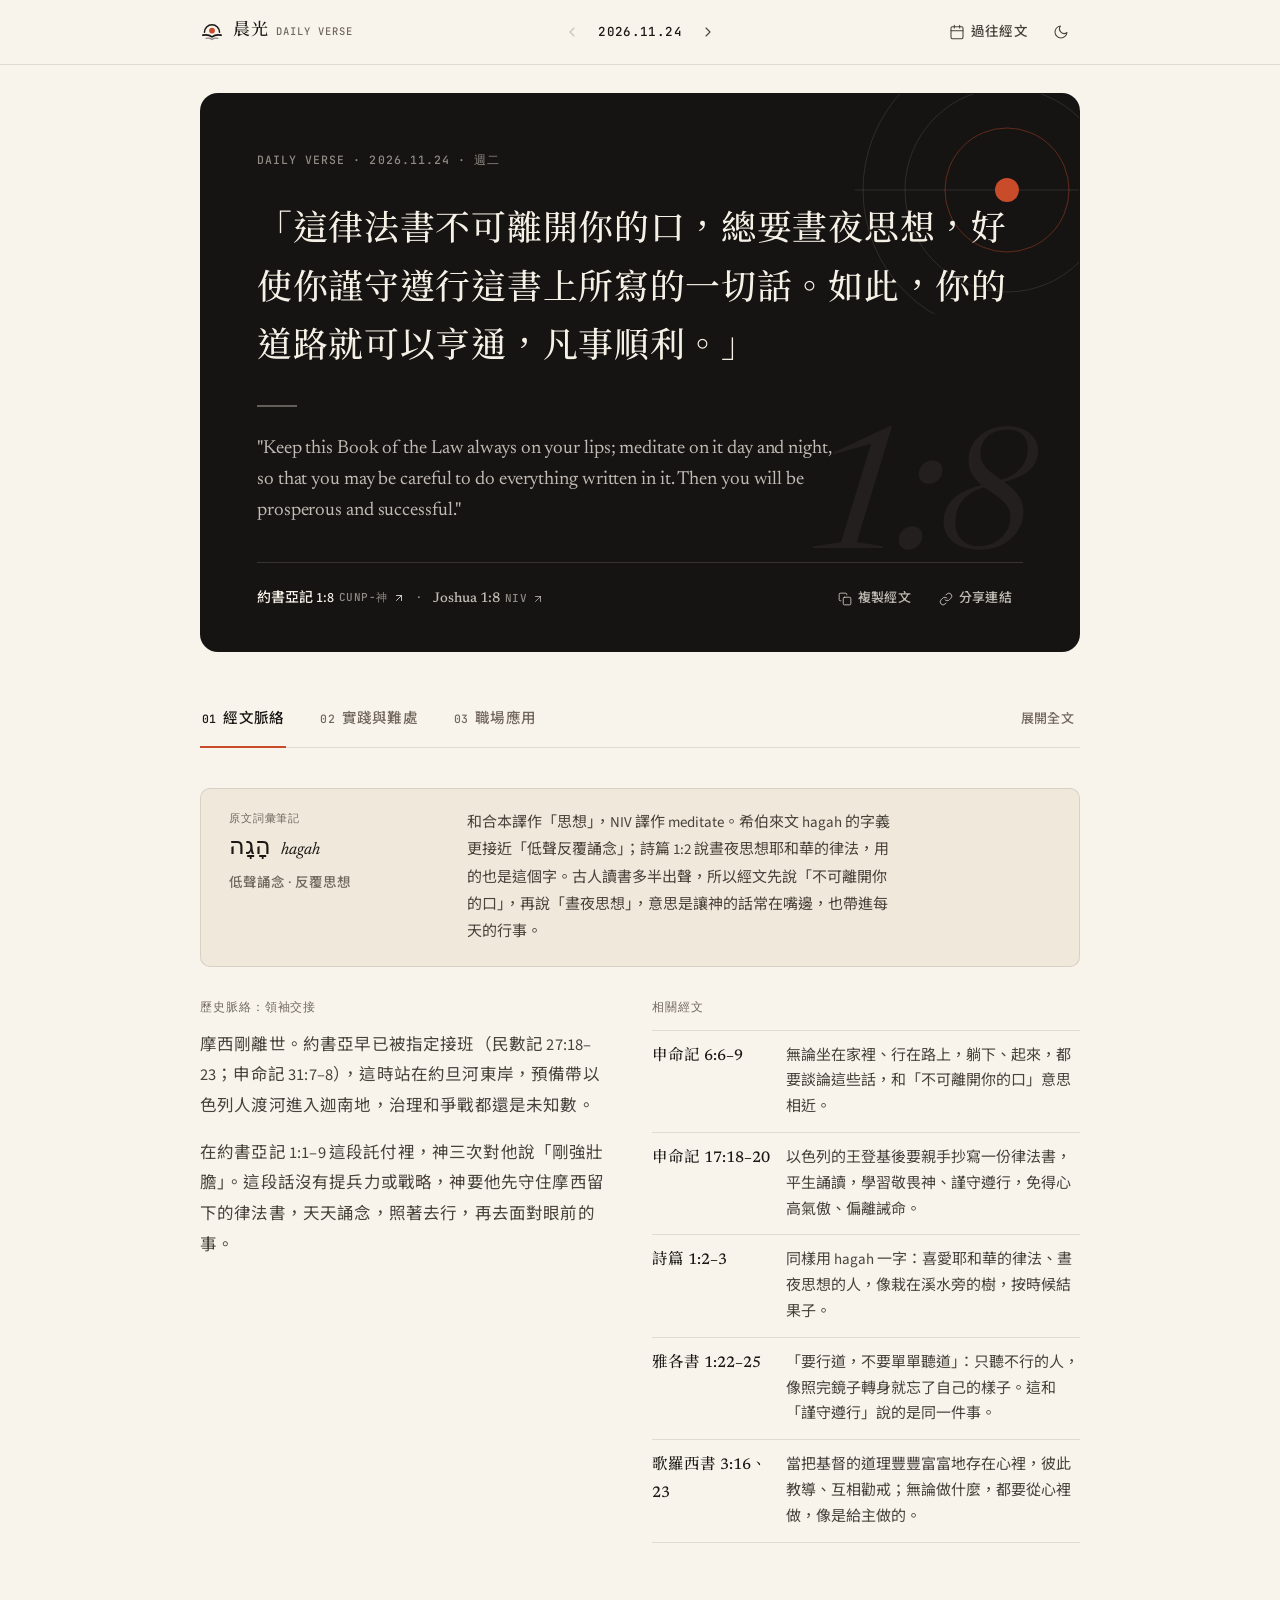
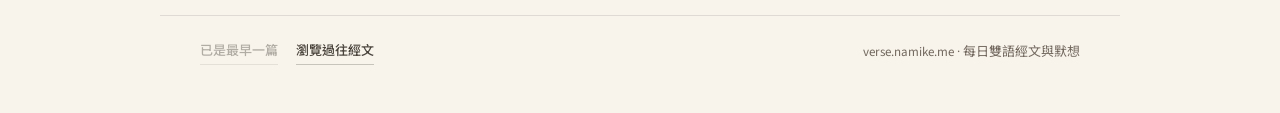
==== commit 3a1c2467: "Humanize and fact-check site copy after multi-model review Fix cross-reference paraphrases (James 1:" ====
--- a/2026/11/24/index.html
+++ b/2026/11/24/index.html
@@ -13,10 +13,10 @@
 <head>
   <meta charset="UTF-8" />
   <meta name="viewport" content="width=device-width, initial-scale=1.0, viewport-fit=cover" />
-  <title>晨光 · Daily Verse — 約書亞記 1:8 · Joshua 1:8</title>
-  <meta name="description" content="2026.11.24 約書亞記 1:8 (CUNP-神) · Joshua 1:8 (NIV) — 面對未知交接時刻，透過反覆誦念（hagah）與謹守遵行校準內在方向。" />
-  <meta property="og:title" content="晨光 · Daily Verse — 約書亞記 1:8 · Joshua 1:8" />
-  <meta property="og:description" content="2026.11.24 約書亞記 1:8 (CUNP-神) · Joshua 1:8 (NIV) — 面對未知交接時刻，透過反覆誦念（hagah）與謹守遵行校準內在方向。" />
+  <title>晨光 · Daily Verse｜約書亞記 1:8 · Joshua 1:8</title>
+  <meta name="description" content="2026.11.24 約書亞記 1:8 (CUNP-神) · Joshua 1:8 (NIV)｜領袖交接之際，約書亞被吩咐晝夜誦念（hagah）律法書，並照著去行。" />
+  <meta property="og:title" content="晨光 · Daily Verse｜約書亞記 1:8 · Joshua 1:8" />
+  <meta property="og:description" content="2026.11.24 約書亞記 1:8 (CUNP-神) · Joshua 1:8 (NIV)｜領袖交接之際，約書亞被吩咐晝夜誦念（hagah）律法書，並照著去行。" />
   <meta property="og:type" content="website" />
   <meta name="theme-color" id="themeColorMeta" content="#F8F4EC" />
   <meta name="mobile-web-app-capable" content="yes" />
@@ -37,7 +37,7 @@
 <body>
   <header class="site-header">
     <div class="header-inner">
-      <a href="../../../" class="brand" id="brandHomeLink" title="回到最新一日經文">
+      <a href="../../../" class="brand" id="brandHomeLink" title="回到最新一篇">
         <span class="brand-mark" aria-hidden="true">
           <svg width="24" height="24" viewBox="0 0 28 28" fill="none">
             <path d="M 5.2 14.3 A 8.8 8.8 0 0 1 22.8 14.3" stroke="currentColor" stroke-width="1.8" stroke-linecap="round"/>
@@ -53,21 +53,21 @@
       </a>
 
       <nav class="day-nav" aria-label="每日經文切換">
-        <span class="day-btn is-disabled" id="prevDayBtn" aria-disabled="true" title="已是最早收錄日"><svg width="16" height="16" viewBox="0 0 24 24" fill="none" stroke="currentColor" stroke-width="1.6" stroke-linecap="round" stroke-linejoin="round" aria-hidden="true"><path d="M15 18l-6-6 6-6"/></svg></span>
+        <span class="day-btn is-disabled" id="prevDayBtn" aria-disabled="true" title="已是最早一篇"><svg width="16" height="16" viewBox="0 0 24 24" fill="none" stroke="currentColor" stroke-width="1.6" stroke-linecap="round" stroke-linejoin="round" aria-hidden="true"><path d="M15 18l-6-6 6-6"/></svg></span>
         <span class="day-current tabular">
           <span class="date-full" id="currentDateFull">2026.11.24</span>
           <span class="date-short" id="currentDateShort">11/24</span>
         </span>
-        <a class="day-btn" id="nextDayBtn" href="../../../2026/11/25/" aria-label="後一日 (11/25)" title="後一日 (→)"><svg width="16" height="16" viewBox="0 0 24 24" fill="none" stroke="currentColor" stroke-width="1.6" stroke-linecap="round" stroke-linejoin="round" aria-hidden="true"><path d="M9 18l6-6-6-6"/></svg></a>
+        <a class="day-btn" id="nextDayBtn" href="../../../2026/11/25/" aria-label="後一天（11/25）" title="後一天 (→)"><svg width="16" height="16" viewBox="0 0 24 24" fill="none" stroke="currentColor" stroke-width="1.6" stroke-linecap="round" stroke-linejoin="round" aria-hidden="true"><path d="M9 18l6-6-6-6"/></svg></a>
       </nav>
 
       <div class="header-actions">
-        <button type="button" class="ghost-icon-btn" id="openArchiveBtn" aria-haspopup="dialog" aria-controls="archiveDrawer" aria-label="開啟每日經文歸檔" title="經文歸檔 (A)">
+        <button type="button" class="ghost-icon-btn" id="openArchiveBtn" aria-haspopup="dialog" aria-controls="archiveDrawer" aria-label="開啟過往經文" title="過往經文 (A)">
           <svg width="16" height="16" viewBox="0 0 24 24" fill="none" stroke="currentColor" stroke-width="1.6" stroke-linecap="round" stroke-linejoin="round" aria-hidden="true">
             <rect x="3" y="4" width="18" height="18" rx="2"/>
             <path d="M16 2v4M8 2v4M3 10h18"/>
           </svg>
-          <span class="archive-label">歸檔</span>
+          <span class="archive-label">過往經文</span>
         </button>
         <button type="button" class="ghost-icon-btn ghost-icon-btn--square" id="themeToggleBtn" aria-label="切換淺色或深色閱讀模式" title="切換閱讀模式 (T)">
           <svg id="themeIconSun" width="16" height="16" viewBox="0 0 24 24" fill="none" stroke="currentColor" stroke-width="1.6" stroke-linecap="round" stroke-linejoin="round" style="display:none;" aria-hidden="true">
@@ -148,7 +148,7 @@
             </button>
             <button type="button" class="study-tab" role="tab" id="tab-practice" aria-controls="panel-practice" aria-selected="false" data-tab="practice">
               <span class="tab-num tabular">02</span>
-              <span>實踐與張力</span>
+              <span>實踐與難處</span>
             </button>
             <button type="button" class="study-tab" role="tab" id="tab-workplace" aria-controls="panel-workplace" aria-selected="false" data-tab="workplace">
               <span class="tab-num tabular">03</span>
@@ -162,7 +162,7 @@
         <section class="study-panel" id="panel-context" role="tabpanel" aria-labelledby="tab-context">
           <div class="panel-expanded-head">
             <span class="panel-expanded-num tabular">01</span>
-            <h2 class="panel-expanded-title">經文背景、脈絡與相似段落</h2>
+            <h2 class="panel-expanded-title">經文背景與相關經文</h2>
           </div>
           <aside class="word-study" aria-label="原文詞彙筆記">
             <div class="word-study-top">
@@ -171,42 +171,42 @@
                 <span class="word-study-hebrew" lang="he" dir="rtl">הָגָה</span>
                 <span class="word-study-translit" lang="en">hagah</span>
               </div>
-              <span class="word-study-gloss">低聲吟誦 · 反覆沉思</span>
-            </div>
-            <p>中文和合本譯為「思想」，英文 NIV 譯為 meditate，但希伯來文 hagah 原意更貼近「低聲反覆誦念、咀嚼」，也見於詩篇 1:2 對晝夜默想律法的描寫。古代多為出聲朗讀，因此經文先說「不可離開你的口」，再說「晝夜思想」——把神的話帶進日常呼吸與行事準則裡。</p>
+              <span class="word-study-gloss">低聲誦念 · 反覆思想</span>
+            </div>
+            <p>和合本譯作「思想」，NIV 譯作 meditate。希伯來文 hagah 的字義更接近「低聲反覆誦念」；詩篇 1:2 說晝夜思想耶和華的律法，用的也是這個字。古人讀書多半出聲，所以經文先說「不可離開你的口」，再說「晝夜思想」，意思是讓神的話常在嘴邊，也帶進每天的行事。</p>
           </aside>
 
           <div class="context-split">
             <div>
-              <h3 class="subsection-heading">歷史脈絡與交接時刻</h3>
+              <h3 class="subsection-heading">歷史脈絡：領袖交接</h3>
               <div class="prose-column">
-                <p>摩西剛離世，約書亞臨危受命站在約旦河東岸，預備帶領以色列人渡河進入未知的迦南地。面對龐大的治理與軍事未知數，這是整個民族充滿不確定性的世代交接時刻。</p>
-                <p>然而在約書亞記 1:1–9 的託付中，神三次勸勉他「剛強壯膽」，卻沒有先給他兵力佈局或戰略清單，而是先把注意力帶回摩西留下的「律法書」——先在日復一日的誦念與遵行裡校準方向，再面對前方的挑戰。</p>
+                <p>摩西剛離世。約書亞早已被指定接班（民數記 27:18–23；申命記 31:7–8），這時站在約旦河東岸，預備帶以色列人渡河進入迦南地，治理和爭戰都還是未知數。</p>
+                <p>在約書亞記 1:1–9 這段託付裡，神三次對他說「剛強壯膽」。這段話沒有提兵力或戰略，神要他先守住摩西留下的律法書，天天誦念，照著去行，再去面對眼前的事。</p>
               </div>
             </div>
 
             <div>
-              <h3 class="subsection-heading">相似段落與跨卷對照</h3>
+              <h3 class="subsection-heading">相關經文</h3>
               <ul class="crossref-list">
                 <li class="crossref-item">
                   <span class="crossref-ref">申命記 6:6–9</span>
-                  <span class="crossref-note">神吩咐無論坐下、行走、躺下、起來都要談論這話，讓信仰融入日常起居，呼應「不可離開你的口」。</span>
+                  <span class="crossref-note">無論坐在家裡、行在路上，躺下、起來，都要談論這些話，和「不可離開你的口」意思相近。</span>
                 </li>
                 <li class="crossref-item">
                   <span class="crossref-ref">申命記 17:18–20</span>
-                  <span class="crossref-note">以色列君王登基後須親手抄寫律法書並平生誦讀，學習敬畏與謹守遵行，免得心高氣傲偏離正道。</span>
+                  <span class="crossref-note">以色列的王登基後要親手抄寫一份律法書，平生誦讀，學習敬畏神、謹守遵行，免得心高氣傲、偏離誡命。</span>
                 </li>
                 <li class="crossref-item">
                   <span class="crossref-ref">詩篇 1:2–3</span>
-                  <span class="crossref-note">同樣使用 hagah 一詞，描述「惟喜愛耶和華的律法，晝夜思想」的人如栽在溪水旁的樹，按時候結果子。</span>
+                  <span class="crossref-note">同樣用 hagah 一字：喜愛耶和華的律法、晝夜思想的人，像栽在溪水旁的樹，按時候結果子。</span>
                 </li>
                 <li class="crossref-item">
                   <span class="crossref-ref">雅各書 1:22–25</span>
-                  <span class="crossref-note">新約提醒「要行道，不要單單聽道」，如同照過鏡子後真實帶來行動改變，呼應「好使你謹守遵行」。</span>
+                  <span class="crossref-note">「要行道，不要單單聽道」：只聽不行的人，像照完鏡子轉身就忘了自己的樣子。這和「謹守遵行」說的是同一件事。</span>
                 </li>
                 <li class="crossref-item">
                   <span class="crossref-ref">歌羅西書 3:16、23</span>
-                  <span class="crossref-note">鼓勵把基督的道理豐豐富富存在心裡彼此建造，並且無論做什麼都從心裡做，像是給主做的。</span>
+                  <span class="crossref-note">當把基督的道理豐豐富富地存在心裡，彼此教導、互相勸戒；無論做什麼，都要從心裡做，像是給主做的。</span>
                 </li>
               </ul>
             </div>
@@ -216,51 +216,51 @@
         <section class="study-panel" id="panel-practice" role="tabpanel" aria-labelledby="tab-practice" hidden>
           <div class="panel-expanded-head">
             <span class="panel-expanded-num tabular">02</span>
-            <h2 class="panel-expanded-title">日常實踐方式與現實難處</h2>
+            <h2 class="panel-expanded-title">日常實踐與現實難處</h2>
           </div>
 
           <div class="practice-grid">
             <div>
-              <h3 class="column-label">日常實踐 · 微習慣</h3>
+              <h3 class="column-label">日常小習慣</h3>
               <ol class="habit-list">
                 <li class="habit-item">
                   <span class="habit-index tabular">01</span>
                   <div>
-                    <h4 class="item-title">用「一句經文」當每日錨點</h4>
-                    <p class="item-body">不用貪多，每天只選一句短經文放在桌面便條或手機鎖定畫面，比一次讀完十章卻轉身就忘更容易反覆咀嚼。</p>
+                    <h4 class="item-title">每天只記一句經文</h4>
+                    <p class="item-body">不必讀很多。挑一句短經文寫在便條上或設成手機桌布，比一次讀十章就忘，更容易反覆去想。</p>
                   </div>
                 </li>
                 <li class="habit-item">
                   <span class="habit-index tabular">02</span>
                   <div>
                     <h4 class="item-title">把閱讀轉成一個具體小行動</h4>
-                    <p class="item-body">讀完後只問自己一個問題：「今天有一件什麼事可以按這句話去做？」例如誠實承認失誤，或對難相處的同事多一分耐心。</p>
+                    <p class="item-body">讀完只問一個問題：「今天有哪一件事可以照這句話去做？」例如承認自己的失誤，或對難相處的同事多一點耐心。</p>
                   </div>
                 </li>
                 <li class="habit-item">
                   <span class="habit-index tabular">03</span>
                   <div>
-                    <h4 class="item-title">壓力來襲時先停 10 秒</h4>
-                    <p class="item-body">在情緒衝動反應或面對棘手決定前，先安靜停頓十秒，用經文裡的誠實與善意過濾接下來要出口的話。</p>
+                    <h4 class="item-title">壓力來時先停十秒</h4>
+                    <p class="item-body">快要衝動回話或做困難決定前，先停十秒，想想今天讀的那句經文，再決定要說什麼。</p>
                   </div>
                 </li>
               </ol>
             </div>
 
             <div class="tensions-panel">
-              <h3 class="column-label">現實難處 · 真實張力</h3>
+              <h3 class="column-label">現實難處</h3>
               <ul class="tension-list">
                 <li class="tension-item">
                   <h4 class="item-title">節奏太快、難以「晝夜思想」</h4>
-                  <p class="item-body">當代工作與通知高度碎片化，很容易把默想變成另一項打卡壓力，沒做到就自責，最後乾脆放棄。</p>
+                  <p class="item-body">工作和通知把時間切得很碎，默想很容易變成另一項打卡任務；做不到就自責，最後乾脆放棄。</p>
                 </li>
                 <li class="tension-item">
                   <h4 class="item-title">誤解「亨通、凡事順利」</h4>
-                  <p class="item-body">這句話常被滑向成功神學，誤以為讀經就保證升官發財或免於挫折；事實上約書亞隨後仍要面對漫長戰役，聖經的「順利」指走在神旨意中的智慧與果效。</p>
+                  <p class="item-body">這句話常被當成成功神學，以為讀經就會升官發財、不遇挫折。約書亞之後還打了很多年的仗。這裡的「亨通、順利」比較接近謹守遵行帶來的智慧和成效，不等於事事如意。</p>
                 </li>
                 <li class="tension-item">
                   <h4 class="item-title">高壓下的知行落差</h4>
-                  <p class="item-body">道理多半明白，但真正碰到死線壓力、利益誘因或辦公室政治時，要「謹守遵行」往往是最不容易、也最考驗品格的時刻。</p>
+                  <p class="item-body">道理大多明白，但碰到截止期限、利益誘惑或辦公室政治時，要真的照著做最難。</p>
                 </li>
               </ul>
             </div>
@@ -270,41 +270,41 @@
         <section class="study-panel" id="panel-workplace" role="tabpanel" aria-labelledby="tab-workplace" hidden>
           <div class="panel-expanded-head">
             <span class="panel-expanded-num tabular">03</span>
-            <h2 class="panel-expanded-title">他人如何把這節經文用在日常工作</h2>
+            <h2 class="panel-expanded-title">別人怎麼把這節經文用在工作上</h2>
           </div>
 
           <div class="workplace-grid">
             <article class="workplace-cell">
               <div>
-                <span class="workplace-kicker">職場說話方式</span>
-                <h3 class="item-title">「不可離開你的口」：在壓力下守住誠實與造就人的溝通</h3>
-                <p class="item-body">面對專案失誤或期限壓力時，不陷入辦公室八卦、抱怨或誇大其詞，讓說出的話反映真實與善意，建立同事與客戶可信任的溝通習慣。</p>
-              </div>
-              <div class="workplace-source">參考來源：Crystal Storms (crystalstorms.me) 與 Robert J. Morgan (robertjmorgan.com) 之職場默想分享</div>
+                <span class="workplace-kicker">職場說話</span>
+                <h3 class="item-title">「不可離開你的口」：壓力下仍說實話</h3>
+                <p class="item-body">專案出錯或期限逼近時，不跟著抱怨或誇大，說出口的話要真實、帶著善意，讓同事和客戶信得過。</p>
+              </div>
+              <div class="workplace-source">參考來源：Crystal Storms（crystalstorms.me）與 Robert J. Morgan（robertjmorgan.com）的職場默想</div>
             </article>
             <article class="workplace-cell">
               <div>
-                <span class="workplace-kicker">日常微默想</span>
-                <h3 class="item-title">「晝夜思想」：在忙碌切換間用神的話校準思緒</h3>
-                <p class="item-body">默想不是抽離工作放空，而是在打開電郵前或面臨複雜抉擇時，反覆咀嚼經文原則，讓決策不被焦慮與慌亂牽著走。</p>
-              </div>
-              <div class="workplace-source">參考來源：SermonAcademy (sermonacademy.com) 與 RCCG Miracleland (rccgmiracleland.org) 之經文應用整理</div>
+                <span class="workplace-kicker">日常默想</span>
+                <h3 class="item-title">「晝夜思想」：在忙碌中想一想經文</h3>
+                <p class="item-body">打開信箱前，或遇到複雜的決定時，先想一想早上讀的經文，免得被焦慮牽著走。</p>
+              </div>
+              <div class="workplace-source">參考來源：SermonAcademy（sermonacademy.com）與 RCCG Miracleland（rccgmiracleland.org）的經文應用整理</div>
             </article>
             <article class="workplace-cell">
               <div>
-                <span class="workplace-kicker">行動誠信</span>
-                <h3 class="item-title">「謹守遵行」：在無人看見的細節上拒絕捷徑</h3>
-                <p class="item-body">把信仰從晨間閱讀帶進實務操作——工時與進度如實回報、不走灰色捷徑、平等對待基層同事與主管，讓專業品質與誠信一致。</p>
-              </div>
-              <div class="workplace-source">參考來源：Crystal Storms (crystalstorms.me) 與 RCCG Miracleland (rccgmiracleland.org) 之職場倫理反思</div>
+                <span class="workplace-kicker">行事誠信</span>
+                <h3 class="item-title">「謹守遵行」：沒人看見時也不走捷徑</h3>
+                <p class="item-body">把早上讀的經文帶進實際工作：工時和進度照實回報，對基層同事和主管一樣尊重。</p>
+              </div>
+              <div class="workplace-source">參考來源：Crystal Storms（crystalstorms.me）與 RCCG Miracleland（rccgmiracleland.org）的職場倫理反思</div>
             </article>
             <article class="workplace-cell">
               <div>
-                <span class="workplace-kicker">重新定義成敗</span>
-                <h3 class="item-title">「亨通與順利」：把成就感從外在頭銜轉向忠於職分</h3>
-                <p class="item-body">世俗職場以職位與營收定義成敗，但約書亞記的「順利」連結於清白良心與忠實盡責；專注把今天份內的工作做到最好，並把結果交託出去。</p>
-              </div>
-              <div class="workplace-source">參考來源：Life B-P Church (lifebpc.com) 與 Learn of Christ (learnofchrist.com) 之職場靈修短評</div>
+                <span class="workplace-kicker">重新看成敗</span>
+                <h3 class="item-title">「亨通順利」：把成就感放在忠於職分</h3>
+                <p class="item-body">許多職場用職位和營收衡量成敗，約書亞記則把「順利」連在謹守遵行上。把今天份內的工作做好，結果交給神。</p>
+              </div>
+              <div class="workplace-source">參考來源：Life B-P Church（lifebpc.com）與 Learn of Christ（learnofchrist.com）的職場靈修短評</div>
             </article>
           </div>
         </section>
@@ -314,8 +314,8 @@
 
   <footer class="site-footer">
     <div class="footer-links">
-      <span class="footer-link is-disabled" id="footerPrevBtn" aria-disabled="true">已是最早收錄日</span>
-      <button type="button" class="footer-link" id="footerArchiveBtn">瀏覽完整歸檔</button>
+      <span class="footer-link is-disabled" id="footerPrevBtn" aria-disabled="true">已是最早一篇</span>
+      <button type="button" class="footer-link" id="footerArchiveBtn">瀏覽過往經文</button>
       <button type="button" class="footer-link" id="installPwaBtn" hidden>安裝 App</button>
     </div>
     <span class="tabular">verse.namike.me · 每日雙語經文與默想</span>
@@ -324,8 +324,8 @@
   <div class="drawer-backdrop" id="drawerBackdrop" hidden></div>
   <aside class="archive-drawer" id="archiveDrawer" role="dialog" aria-modal="true" aria-labelledby="archiveDrawerTitle" hidden>
     <div class="drawer-header">
-      <h2 class="drawer-title" id="archiveDrawerTitle">每日經文歸檔</h2>
-      <button type="button" class="ghost-icon-btn ghost-icon-btn--square" id="closeArchiveBtn" aria-label="關閉歸檔視窗">
+      <h2 class="drawer-title" id="archiveDrawerTitle">過往經文</h2>
+      <button type="button" class="ghost-icon-btn ghost-icon-btn--square" id="closeArchiveBtn" aria-label="關閉過往經文">
         <svg width="16" height="16" viewBox="0 0 24 24" fill="none" stroke="currentColor" stroke-width="1.6" stroke-linecap="round" stroke-linejoin="round" aria-hidden="true">
           <path d="M18 6L6 18M6 6l12 12"/>
         </svg>
@@ -343,13 +343,13 @@
     </div>
     <div class="drawer-body" id="archiveBody">
       <div id="archiveGroups"></div>
-      <p class="archive-empty" id="archiveEmpty" hidden>找不到符合條件的每日默想紀錄。</p>
+      <p class="archive-empty" id="archiveEmpty" hidden>找不到符合的日期或經文。</p>
     </div>
   </aside>
 
   <div class="toast" id="toastEl" role="status" aria-live="polite"></div>
 
-  <script id="archiveFallback" type="application/json">[{"date": "2026-11-25", "dateDot": "2026.11.25", "shortLabel": "11/25", "weekday": "週三", "refZh": "哥林多前書 15:57", "refEn": "1 Corinthians 15:57", "snippet": "在復活的凱歌裡，領受神透過基督持續賜下的得勝，讓日常勞苦不再徒然。", "path": "2026/11/25/"}, {"date": "2026-11-24", "dateDot": "2026.11.24", "shortLabel": "11/24", "weekday": "週二", "refZh": "約書亞記 1:8", "refEn": "Joshua 1:8", "snippet": "面對未知交接時刻，透過反覆誦念（hagah）與謹守遵行校準內在方向。", "path": "2026/11/24/"}]</script>
-  <script defer src="../../../assets/app.js?v=767b2584"></script>
+  <script id="archiveFallback" type="application/json">[{"date": "2026-11-25", "dateDot": "2026.11.25", "shortLabel": "11/25", "weekday": "週三", "refZh": "哥林多前書 15:57", "refEn": "1 Corinthians 15:57", "snippet": "保羅為神所賜的得勝感謝，接著說：在主裡的勞苦不是徒然的。", "path": "2026/11/25/"}, {"date": "2026-11-24", "dateDot": "2026.11.24", "shortLabel": "11/24", "weekday": "週二", "refZh": "約書亞記 1:8", "refEn": "Joshua 1:8", "snippet": "領袖交接之際，約書亞被吩咐晝夜誦念（hagah）律法書，並照著去行。", "path": "2026/11/24/"}]</script>
+  <script defer src="../../../assets/app.js?v=8207afe4"></script>
 </body>
 </html>
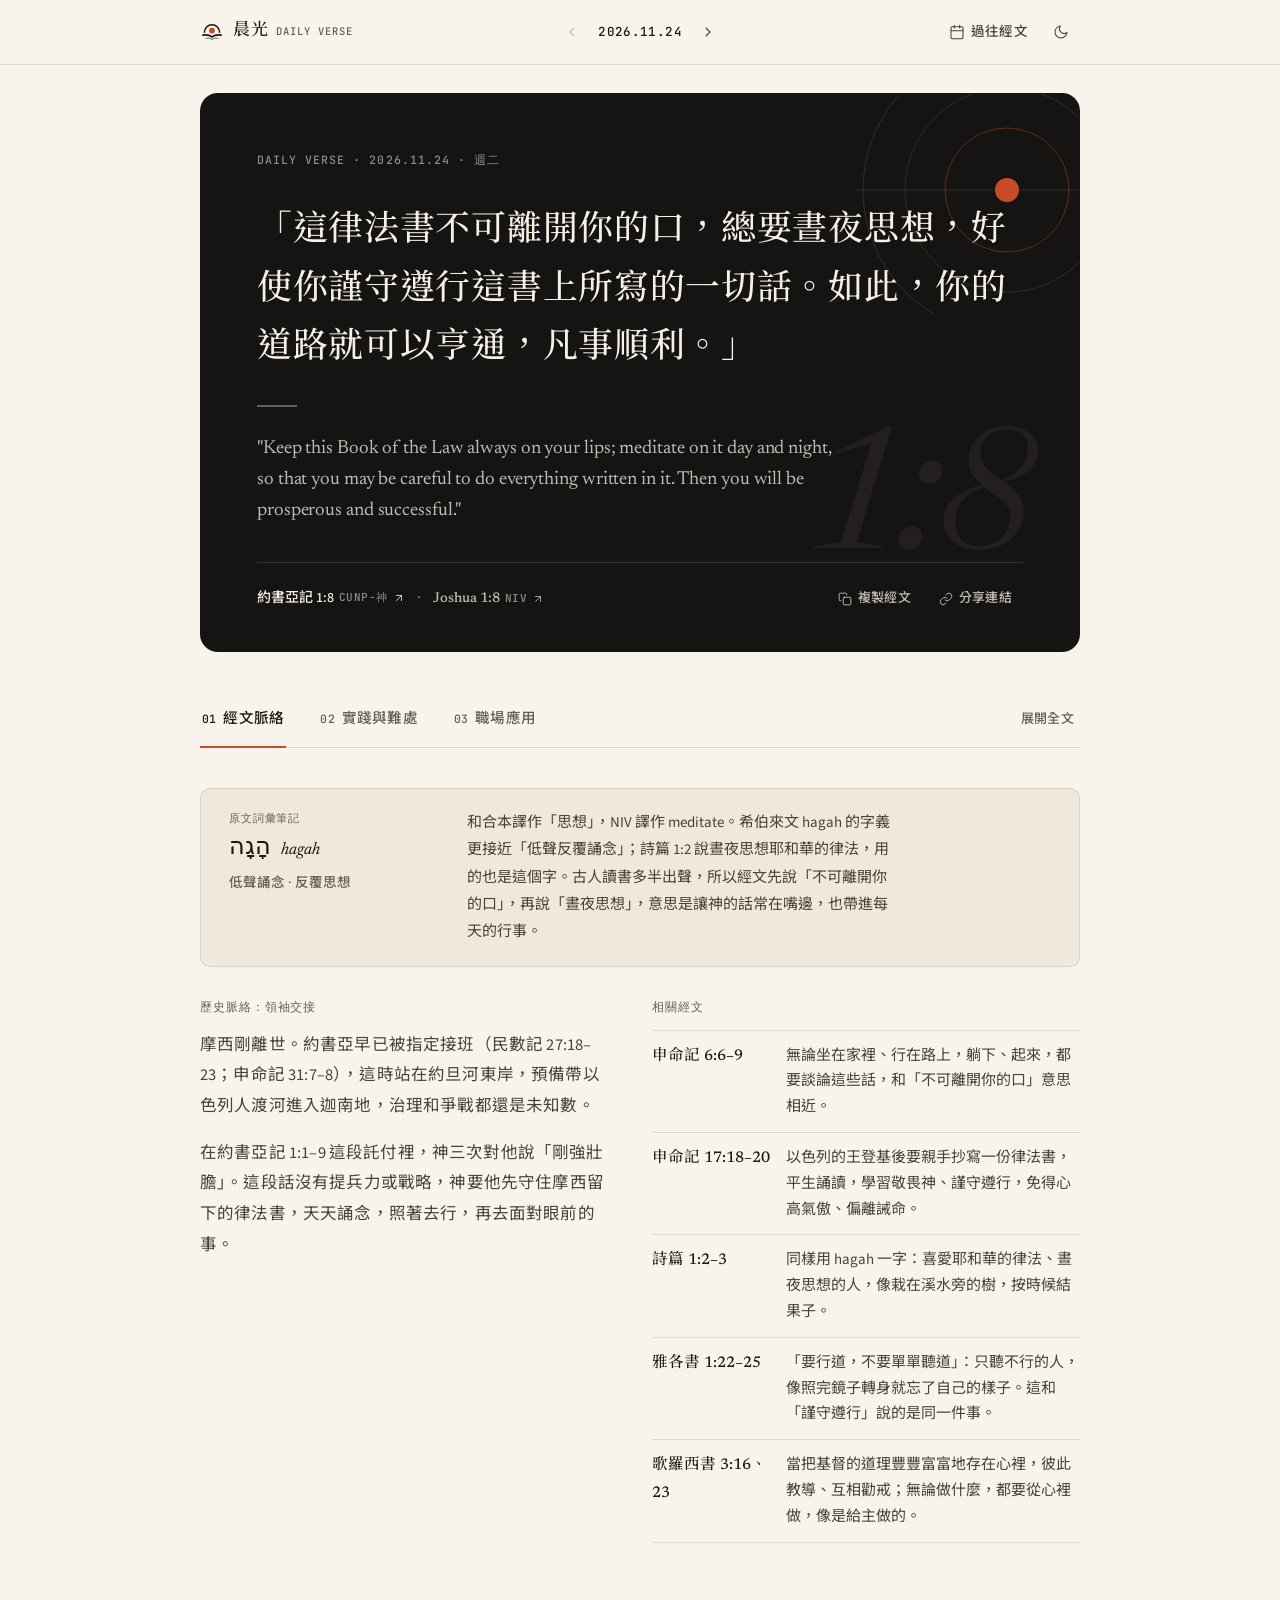
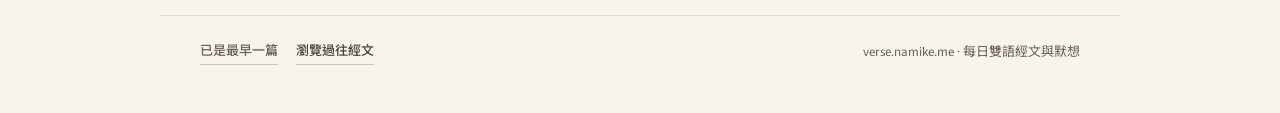
==== commit a8ff9083: "Improve screen reader and keyboard accessibility Add skip link, descriptive h1, roving-tabindex tabs" ====
--- a/2026/11/24/index.html
+++ b/2026/11/24/index.html
@@ -32,12 +32,13 @@
     href="https://fonts.googleapis.com/css2?family=JetBrains+Mono:wght@400;500&family=Newsreader:ital,opsz,wght@0,6..72,400;0,6..72,500;1,6..72,400&family=Noto+Sans+TC:wght@400;500;600&family=Noto+Serif+TC:wght@400;500;600&family=Source+Sans+3:wght@400;500;600&display=swap"
     rel="stylesheet"
   />
-  <link rel="stylesheet" href="../../../assets/styles.css?v=486f0913" />
+  <link rel="stylesheet" href="../../../assets/styles.css?v=7fb5ed3c" />
 </head>
 <body>
+  <a class="skip-link" href="#top">跳到今日經文</a>
   <header class="site-header">
     <div class="header-inner">
-      <a href="../../../" class="brand" id="brandHomeLink" title="回到最新一篇">
+      <a href="../../../" class="brand" id="brandHomeLink" title="回到最新一篇" aria-label="晨光 Daily Verse，回到最新一篇">
         <span class="brand-mark" aria-hidden="true">
           <svg width="24" height="24" viewBox="0 0 28 28" fill="none">
             <path d="M 5.2 14.3 A 8.8 8.8 0 0 1 22.8 14.3" stroke="currentColor" stroke-width="1.8" stroke-linecap="round"/>
@@ -48,28 +49,28 @@
         </span>
         <span class="brand-text">
           <span class="brand-zh">晨光</span>
-          <span class="brand-en">Daily Verse</span>
+          <span class="brand-en" lang="en">Daily Verse</span>
         </span>
       </a>
 
       <nav class="day-nav" aria-label="每日經文切換">
-        <span class="day-btn is-disabled" id="prevDayBtn" aria-disabled="true" title="已是最早一篇"><svg width="16" height="16" viewBox="0 0 24 24" fill="none" stroke="currentColor" stroke-width="1.6" stroke-linecap="round" stroke-linejoin="round" aria-hidden="true"><path d="M15 18l-6-6 6-6"/></svg></span>
-        <span class="day-current tabular">
+        <span class="day-btn is-disabled" id="prevDayBtn" role="link" aria-disabled="true" aria-label="前一天：已是最早一篇" title="已是最早一篇"><svg width="16" height="16" viewBox="0 0 24 24" fill="none" stroke="currentColor" stroke-width="1.6" stroke-linecap="round" stroke-linejoin="round" aria-hidden="true"><path d="M15 18l-6-6 6-6"/></svg></span>
+        <span class="day-current tabular" aria-current="date">
           <span class="date-full" id="currentDateFull">2026.11.24</span>
           <span class="date-short" id="currentDateShort">11/24</span>
         </span>
-        <a class="day-btn" id="nextDayBtn" href="../../../2026/11/25/" aria-label="後一天（11/25）" title="後一天 (→)"><svg width="16" height="16" viewBox="0 0 24 24" fill="none" stroke="currentColor" stroke-width="1.6" stroke-linecap="round" stroke-linejoin="round" aria-hidden="true"><path d="M9 18l6-6-6-6"/></svg></a>
+        <a class="day-btn" id="nextDayBtn" href="../../../2026/11/25/" aria-label="後一天（11/25）" title="後一天"><svg width="16" height="16" viewBox="0 0 24 24" fill="none" stroke="currentColor" stroke-width="1.6" stroke-linecap="round" stroke-linejoin="round" aria-hidden="true"><path d="M9 18l6-6-6-6"/></svg></a>
       </nav>
 
       <div class="header-actions">
-        <button type="button" class="ghost-icon-btn" id="openArchiveBtn" aria-haspopup="dialog" aria-controls="archiveDrawer" aria-label="開啟過往經文" title="過往經文 (A)">
+        <button type="button" class="ghost-icon-btn" id="openArchiveBtn" aria-haspopup="dialog" aria-controls="archiveDrawer" aria-label="開啟過往經文" title="過往經文">
           <svg width="16" height="16" viewBox="0 0 24 24" fill="none" stroke="currentColor" stroke-width="1.6" stroke-linecap="round" stroke-linejoin="round" aria-hidden="true">
             <rect x="3" y="4" width="18" height="18" rx="2"/>
             <path d="M16 2v4M8 2v4M3 10h18"/>
           </svg>
-          <span class="archive-label">過往經文</span>
+          <span class="archive-label" aria-hidden="true">過往經文</span>
         </button>
-        <button type="button" class="ghost-icon-btn ghost-icon-btn--square" id="themeToggleBtn" aria-label="切換淺色或深色閱讀模式" title="切換閱讀模式 (T)">
+        <button type="button" class="ghost-icon-btn ghost-icon-btn--square" id="themeToggleBtn" aria-label="深色模式" aria-pressed="false" title="切換閱讀模式">
           <svg id="themeIconSun" width="16" height="16" viewBox="0 0 24 24" fill="none" stroke="currentColor" stroke-width="1.6" stroke-linecap="round" stroke-linejoin="round" style="display:none;" aria-hidden="true">
             <circle cx="12" cy="12" r="4"/>
             <path d="M12 2v2M12 20v2M4.93 4.93l1.41 1.41M17.66 17.66l1.41 1.41M2 12h2M20 12h2M6.34 17.66l-1.41 1.41M19.07 4.93l-1.41 1.41"/>
@@ -82,8 +83,8 @@
     </div>
   </header>
 
-  <main id="top">
-    <article id="entryRoot" aria-live="polite">
+  <main id="top" tabindex="-1">
+    <article id="entryRoot">
       <section class="hero-stage" aria-label="今日雙語經文">
         <svg class="hero-motif" viewBox="0 0 300 220" fill="none" aria-hidden="true">
           <circle cx="228" cy="96" r="144" stroke="var(--hero-arc)" stroke-width="1"/>
@@ -96,7 +97,8 @@
         <div class="hero-watermark tabular" id="heroWatermark" aria-hidden="true">1:8</div>
 
         <div class="hero-content">
-          <div class="hero-kicker tabular" id="heroKicker">DAILY VERSE · 2026.11.24 · 週二</div>
+          <h1 class="sr-only">今日經文 2026.11.24：約書亞記 1:8</h1>
+          <div class="hero-kicker tabular" id="heroKicker"><span lang="en">DAILY VERSE</span> · 2026.11.24 · 週二</div>
 
           <blockquote class="hero-quote-zh" id="heroQuoteZh">「這律法書不可離開你的口，總要晝夜思想，好使你謹守遵行這書上所寫的一切話。如此，你的道路就可以亨通，凡事順利。」</blockquote>
 
@@ -105,19 +107,21 @@
           <blockquote class="hero-quote-en" id="heroQuoteEn" lang="en">&quot;Keep this Book of the Law always on your lips; meditate on it day and night, so that you may be careful to do everything written in it. Then you will be prosperous and successful.&quot;</blockquote>
 
           <div class="hero-footer">
-            <h1 class="hero-ref-group">
+            <p class="hero-ref-group">
               <a class="hero-ref-link" id="heroLinkZh" href="https://www.bible.com/zh-TW/verse-of-the-day" target="_blank" rel="noopener noreferrer">
                 <span id="heroRefZh">約書亞記 1:8</span>
                 <span class="ref-ver" id="heroVerZh">CUNP-神</span>
+                <span class="sr-only">（在 Bible.com 新分頁開啟）</span>
                 <svg width="12" height="12" viewBox="0 0 24 24" fill="none" stroke="currentColor" stroke-width="1.6" stroke-linecap="round" stroke-linejoin="round" aria-hidden="true"><path d="M7 17L17 7M7 7h10v10"/></svg>
               </a>
               <span class="ref-sep" aria-hidden="true">·</span>
               <a class="hero-ref-link hero-ref-en" id="heroLinkEn" href="https://www.bible.com/en-GB/verse-of-the-day" target="_blank" rel="noopener noreferrer" lang="en">
                 <span id="heroRefEn">Joshua 1:8</span>
                 <span class="ref-ver" id="heroVerEn">NIV</span>
+                <span class="sr-only">(opens Bible.com in a new tab)</span>
                 <svg width="12" height="12" viewBox="0 0 24 24" fill="none" stroke="currentColor" stroke-width="1.6" stroke-linecap="round" stroke-linejoin="round" aria-hidden="true"><path d="M7 17L17 7M7 7h10v10"/></svg>
               </a>
-            </h1>
+            </p>
 
             <div class="hero-actions">
               <button type="button" class="hero-ghost-btn" id="copyVerseBtn">
@@ -142,29 +146,29 @@
       <section class="study-sanctuary" id="studySanctuary" data-expanded="false" aria-label="經文默想與應用">
         <div class="study-tabs-bar">
           <div class="tab-list" role="tablist" aria-label="經文研讀分頁">
-            <button type="button" class="study-tab" role="tab" id="tab-context" aria-controls="panel-context" aria-selected="true" data-tab="context">
-              <span class="tab-num tabular">01</span>
+            <button type="button" class="study-tab" role="tab" id="tab-context" aria-controls="panel-context" aria-selected="true" tabindex="0" data-tab="context">
+              <span class="tab-num tabular" aria-hidden="true">01</span>
               <span>經文脈絡</span>
             </button>
-            <button type="button" class="study-tab" role="tab" id="tab-practice" aria-controls="panel-practice" aria-selected="false" data-tab="practice">
-              <span class="tab-num tabular">02</span>
+            <button type="button" class="study-tab" role="tab" id="tab-practice" aria-controls="panel-practice" aria-selected="false" tabindex="-1" data-tab="practice">
+              <span class="tab-num tabular" aria-hidden="true">02</span>
               <span>實踐與難處</span>
             </button>
-            <button type="button" class="study-tab" role="tab" id="tab-workplace" aria-controls="panel-workplace" aria-selected="false" data-tab="workplace">
-              <span class="tab-num tabular">03</span>
+            <button type="button" class="study-tab" role="tab" id="tab-workplace" aria-controls="panel-workplace" aria-selected="false" tabindex="-1" data-tab="workplace">
+              <span class="tab-num tabular" aria-hidden="true">03</span>
               <span>職場應用</span>
             </button>
           </div>
 
-          <button type="button" class="expand-all-btn" id="expandAllBtn" aria-pressed="false">展開全文</button>
+          <button type="button" class="expand-all-btn" id="expandAllBtn" aria-controls="panel-context panel-practice panel-workplace">展開全文</button>
         </div>
 
-        <section class="study-panel" id="panel-context" role="tabpanel" aria-labelledby="tab-context">
+        <section class="study-panel" id="panel-context" role="tabpanel" aria-labelledby="tab-context" tabindex="0">
           <div class="panel-expanded-head">
-            <span class="panel-expanded-num tabular">01</span>
+            <span class="panel-expanded-num tabular" aria-hidden="true">01</span>
             <h2 class="panel-expanded-title">經文背景與相關經文</h2>
           </div>
-          <aside class="word-study" aria-label="原文詞彙筆記">
+          <section class="word-study" aria-label="原文詞彙筆記">
             <div class="word-study-top">
               <span class="word-study-tag">原文詞彙筆記</span>
               <div class="word-study-lexeme">
@@ -174,7 +178,7 @@
               <span class="word-study-gloss">低聲誦念 · 反覆思想</span>
             </div>
             <p>和合本譯作「思想」，NIV 譯作 meditate。希伯來文 hagah 的字義更接近「低聲反覆誦念」；詩篇 1:2 說晝夜思想耶和華的律法，用的也是這個字。古人讀書多半出聲，所以經文先說「不可離開你的口」，再說「晝夜思想」，意思是讓神的話常在嘴邊，也帶進每天的行事。</p>
-          </aside>
+          </section>
 
           <div class="context-split">
             <div>
@@ -213,9 +217,9 @@
           </div>
         </section>
 
-        <section class="study-panel" id="panel-practice" role="tabpanel" aria-labelledby="tab-practice" hidden>
+        <section class="study-panel" id="panel-practice" role="tabpanel" aria-labelledby="tab-practice" tabindex="0" hidden>
           <div class="panel-expanded-head">
-            <span class="panel-expanded-num tabular">02</span>
+            <span class="panel-expanded-num tabular" aria-hidden="true">02</span>
             <h2 class="panel-expanded-title">日常實踐與現實難處</h2>
           </div>
 
@@ -224,21 +228,21 @@
               <h3 class="column-label">日常小習慣</h3>
               <ol class="habit-list">
                 <li class="habit-item">
-                  <span class="habit-index tabular">01</span>
+                  <span class="habit-index tabular" aria-hidden="true">01</span>
                   <div>
                     <h4 class="item-title">每天只記一句經文</h4>
                     <p class="item-body">不必讀很多。挑一句短經文寫在便條上或設成手機桌布，比一次讀十章就忘，更容易反覆去想。</p>
                   </div>
                 </li>
                 <li class="habit-item">
-                  <span class="habit-index tabular">02</span>
+                  <span class="habit-index tabular" aria-hidden="true">02</span>
                   <div>
                     <h4 class="item-title">把閱讀轉成一個具體小行動</h4>
                     <p class="item-body">讀完只問一個問題：「今天有哪一件事可以照這句話去做？」例如承認自己的失誤，或對難相處的同事多一點耐心。</p>
                   </div>
                 </li>
                 <li class="habit-item">
-                  <span class="habit-index tabular">03</span>
+                  <span class="habit-index tabular" aria-hidden="true">03</span>
                   <div>
                     <h4 class="item-title">壓力來時先停十秒</h4>
                     <p class="item-body">快要衝動回話或做困難決定前，先停十秒，想想今天讀的那句經文，再決定要說什麼。</p>
@@ -267,9 +271,9 @@
           </div>
         </section>
 
-        <section class="study-panel" id="panel-workplace" role="tabpanel" aria-labelledby="tab-workplace" hidden>
+        <section class="study-panel" id="panel-workplace" role="tabpanel" aria-labelledby="tab-workplace" tabindex="0" hidden>
           <div class="panel-expanded-head">
-            <span class="panel-expanded-num tabular">03</span>
+            <span class="panel-expanded-num tabular" aria-hidden="true">03</span>
             <h2 class="panel-expanded-title">別人怎麼把這節經文用在工作上</h2>
           </div>
 
@@ -314,7 +318,7 @@
 
   <footer class="site-footer">
     <div class="footer-links">
-      <span class="footer-link is-disabled" id="footerPrevBtn" aria-disabled="true">已是最早一篇</span>
+      <span class="footer-link is-disabled" id="footerPrevBtn">已是最早一篇</span>
       <button type="button" class="footer-link" id="footerArchiveBtn">瀏覽過往經文</button>
       <button type="button" class="footer-link" id="installPwaBtn" hidden>安裝 App</button>
     </div>
@@ -322,7 +326,7 @@
   </footer>
 
   <div class="drawer-backdrop" id="drawerBackdrop" hidden></div>
-  <aside class="archive-drawer" id="archiveDrawer" role="dialog" aria-modal="true" aria-labelledby="archiveDrawerTitle" hidden>
+  <div class="archive-drawer" id="archiveDrawer" role="dialog" aria-modal="true" aria-labelledby="archiveDrawerTitle" hidden>
     <div class="drawer-header">
       <h2 class="drawer-title" id="archiveDrawerTitle">過往經文</h2>
       <button type="button" class="ghost-icon-btn ghost-icon-btn--square" id="closeArchiveBtn" aria-label="關閉過往經文">
@@ -343,13 +347,14 @@
     </div>
     <div class="drawer-body" id="archiveBody">
       <div id="archiveGroups"></div>
+      <p class="sr-only" id="archiveStatus" role="status" aria-live="polite"></p>
       <p class="archive-empty" id="archiveEmpty" hidden>找不到符合的日期或經文。</p>
     </div>
-  </aside>
-
-  <div class="toast" id="toastEl" role="status" aria-live="polite"></div>
-
-  <script id="archiveFallback" type="application/json">[{"date": "2026-11-25", "dateDot": "2026.11.25", "shortLabel": "11/25", "weekday": "週三", "refZh": "哥林多前書 15:57", "refEn": "1 Corinthians 15:57", "snippet": "保羅為神所賜的得勝感謝，接著說：在主裡的勞苦不是徒然的。", "path": "2026/11/25/"}, {"date": "2026-11-24", "dateDot": "2026.11.24", "shortLabel": "11/24", "weekday": "週二", "refZh": "約書亞記 1:8", "refEn": "Joshua 1:8", "snippet": "領袖交接之際，約書亞被吩咐晝夜誦念（hagah）律法書，並照著去行。", "path": "2026/11/24/"}]</script>
-  <script defer src="../../../assets/app.js?v=8207afe4"></script>
+  </div>
+
+  <div class="toast" id="toastEl" role="status" aria-live="polite" aria-atomic="true"></div>
+
+  <script id="archiveFallback" type="application/json">[{"date": "2026-11-26", "dateDot": "2026.11.26", "shortLabel": "11/26", "weekday": "週四", "refZh": "詩篇 100:4", "refEn": "Psalms 100:4", "snippet": "詩人邀請眾人帶著感謝走進聖殿的門，下一節說明原因：耶和華本為善。", "path": "2026/11/26/"}, {"date": "2026-11-25", "dateDot": "2026.11.25", "shortLabel": "11/25", "weekday": "週三", "refZh": "哥林多前書 15:57", "refEn": "1 Corinthians 15:57", "snippet": "保羅為神所賜的得勝感謝，接著說：在主裡的勞苦不是徒然的。", "path": "2026/11/25/"}, {"date": "2026-11-24", "dateDot": "2026.11.24", "shortLabel": "11/24", "weekday": "週二", "refZh": "約書亞記 1:8", "refEn": "Joshua 1:8", "snippet": "領袖交接之際，約書亞被吩咐晝夜誦念（hagah）律法書，並照著去行。", "path": "2026/11/24/"}]</script>
+  <script defer src="../../../assets/app.js?v=9357e618"></script>
 </body>
 </html>
--- a/assets/styles.css
+++ b/assets/styles.css
@@ -5,11 +5,12 @@
   --surface-elevated: #FBF8F2;
   --fg: #1A1714;
   --fg-secondary: #48423B;
-  --muted: #72685E;
+  --muted: #675E55;
   --border: rgba(26, 23, 20, 0.11);
   --border-strong: rgba(26, 23, 20, 0.22);
   --accent: #C84B2A;
   --accent-soft: rgba(200, 75, 42, 0.08);
+  --accent-text: #A93D20;
   --backdrop: rgba(22, 20, 18, 0.44);
 
   /* Hero Broadsheet Stage (Dramatic Focal Contrast on Alabaster) */
@@ -50,6 +51,7 @@
   --border-strong: rgba(245, 239, 228, 0.24);
   --accent: #E07852;
   --accent-soft: rgba(224, 120, 82, 0.14);
+  --accent-text: #E07852;
   --backdrop: rgba(8, 7, 6, 0.68);
 
   --hero-bg: #1C1915;
@@ -102,9 +104,43 @@
 
 button:focus-visible,
 a:focus-visible,
-input:focus-visible {
-  outline: 2px solid var(--border-strong);
+input:focus-visible,
+[tabindex]:focus-visible {
+  outline: 2px solid var(--fg);
   outline-offset: 2px;
+}
+
+.hero-stage button:focus-visible,
+.hero-stage a:focus-visible {
+  outline-color: var(--hero-fg);
+}
+
+.skip-link {
+  position: absolute;
+  left: 12px;
+  top: -48px;
+  z-index: 100;
+  padding: 8px 14px;
+  border-radius: var(--radius-sm);
+  background-color: var(--fg);
+  color: var(--bg);
+  font-size: 14px;
+  text-decoration: none;
+}
+
+.skip-link:focus {
+  top: 12px;
+}
+
+@media (prefers-reduced-motion: reduce) {
+  *,
+  *::before,
+  *::after {
+    animation-duration: 0.01ms !important;
+    animation-iteration-count: 1 !important;
+    transition-duration: 0.01ms !important;
+    scroll-behavior: auto !important;
+  }
 }
 
 .tabular {
@@ -559,6 +595,20 @@
   display: flex;
 }
 
+/* Keep panel headings in the accessibility tree while visually hidden in tab view */
+.study-sanctuary:not([data-expanded="true"]) .panel-expanded-head {
+  display: block;
+  position: absolute;
+  width: 1px;
+  height: 1px;
+  margin: -1px;
+  padding: 0;
+  overflow: hidden;
+  clip: rect(0, 0, 0, 0);
+  white-space: nowrap;
+  border: 0;
+}
+
 .panel-expanded-num {
   font-family: var(--font-mono);
   font-size: 12px;
@@ -959,6 +1009,11 @@
   border-bottom-color: var(--accent);
 }
 
+.drawer-search:focus-visible {
+  outline: 2px solid var(--fg);
+  outline-offset: 2px;
+}
+
 .drawer-body {
   flex: 1;
   overflow-y: auto;
@@ -1010,7 +1065,7 @@
 }
 
 .archive-entry-btn.is-active .archive-date {
-  color: var(--accent);
+  color: var(--accent-text, var(--accent));
 }
 
 .archive-ref {
@@ -1236,8 +1291,8 @@
 }
 
 .footer-link.is-disabled {
-  opacity: 0.4;
-  cursor: not-allowed;
+  color: var(--muted);
+  cursor: default;
   pointer-events: none;
 }
 
